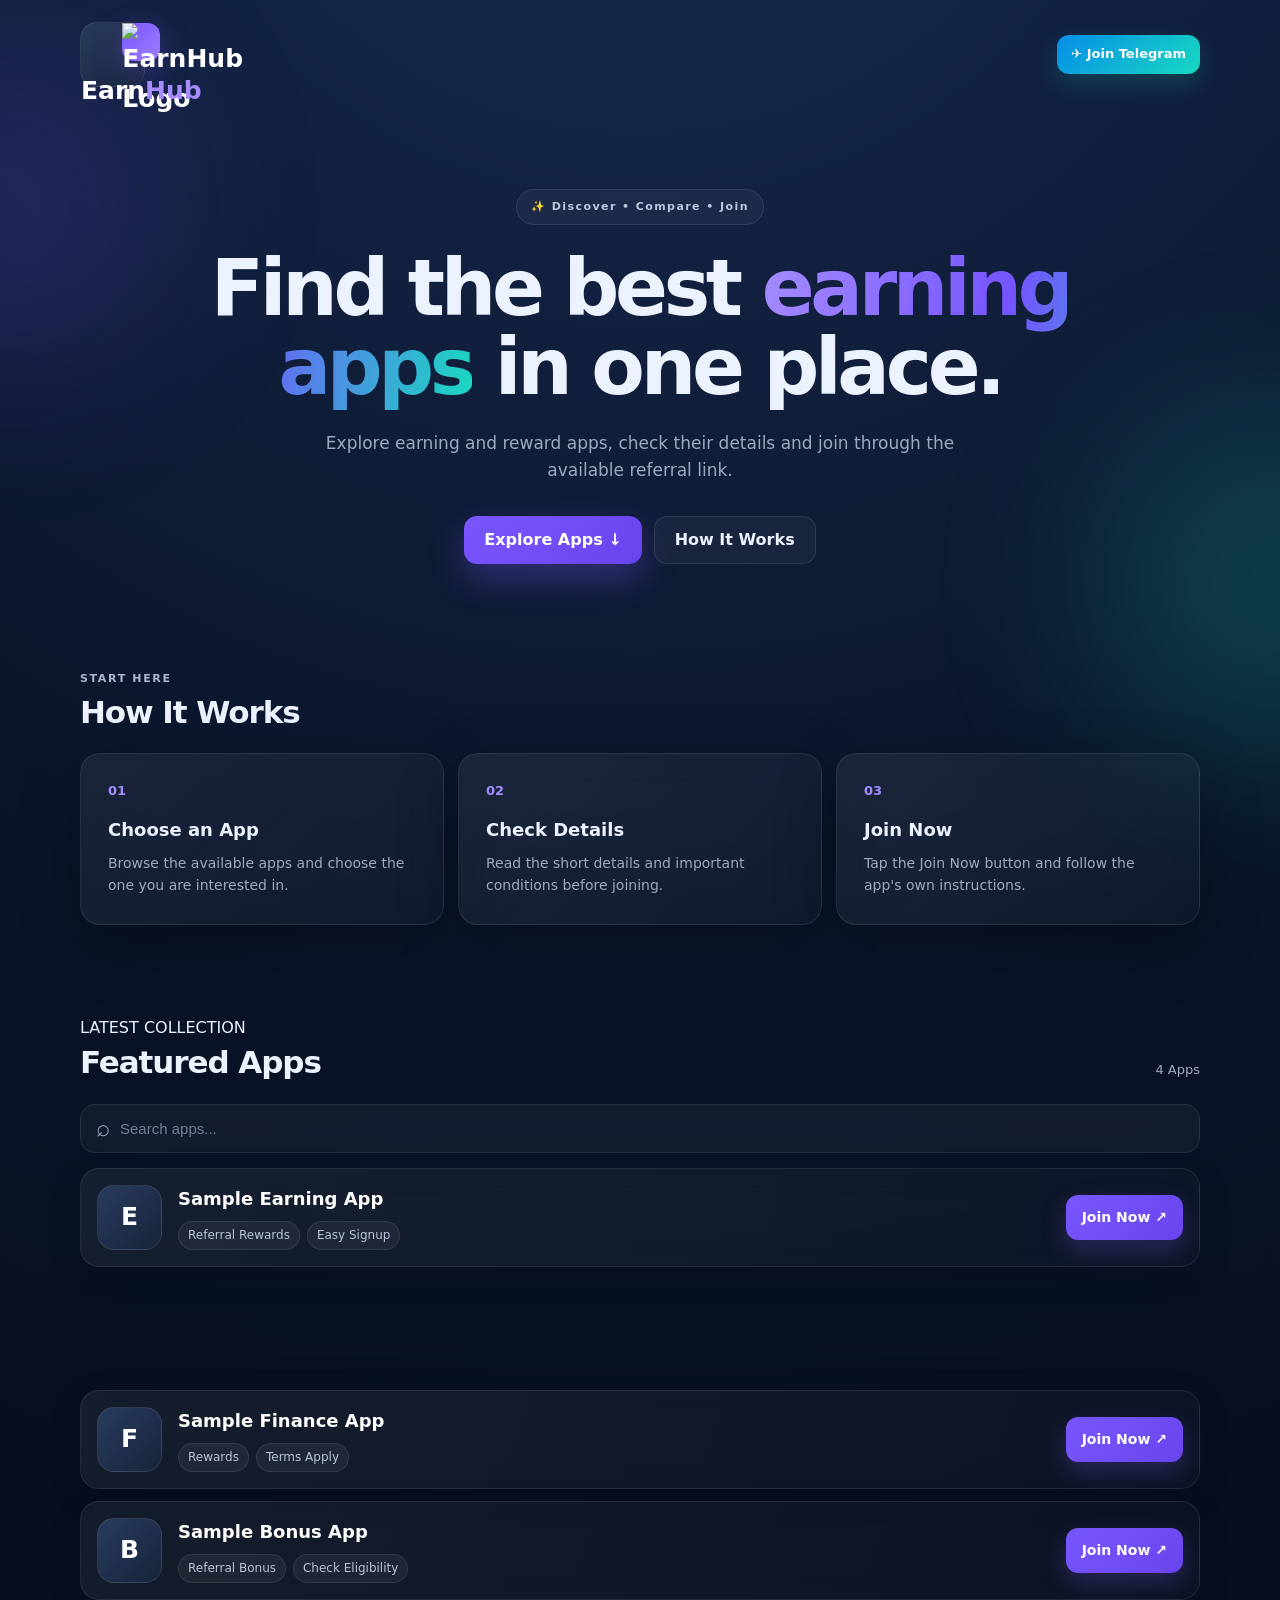
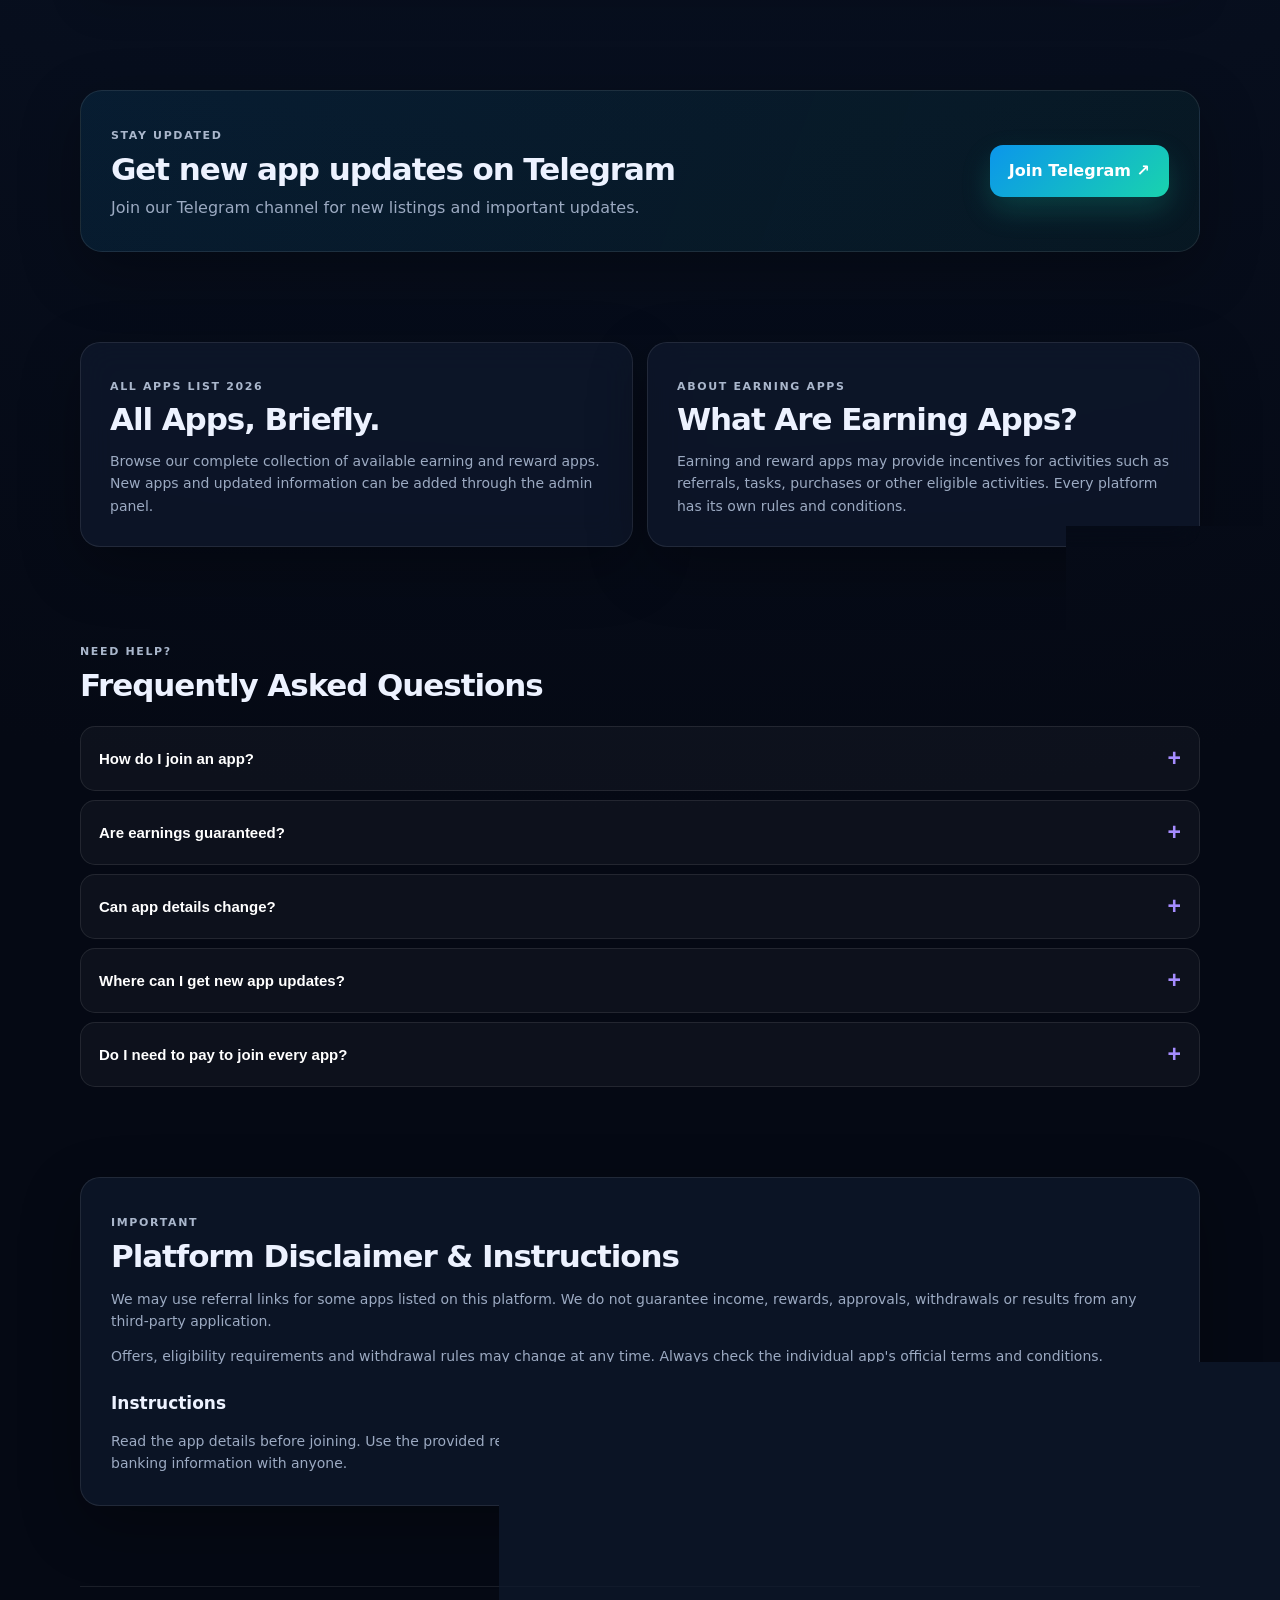
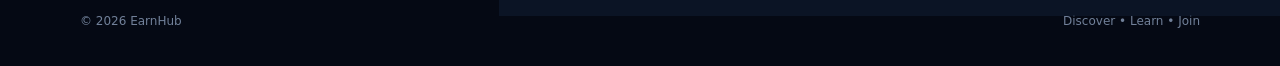
==== index.html @ fc8b6d56 "Update index.html" ====
<!DOCTYPE html>
<html lang="en">
<head>
  <meta charset="UTF-8">
  <meta name="viewport" content="width=device-width, initial-scale=1.0">

  <title>EarnHub - Best Earning Apps</title>
  <meta name="description" content="Discover earning and reward apps in one place.">

  <link rel="stylesheet" href="style.css">
</head>

<body>

  <!-- Background Effects -->
  <div class="background">
    <div class="glow glow-one"></div>
    <div class="glow glow-two"></div>
  </div>


  <!-- HEADER -->
  <header class="header">

    <a href="#" class="logo">
      <span class="logo-icon">
  <img src="earnhub-logo.png" alt="EarnHub Logo">
      </span>
      <span>Earn<span class="purple">Hub</span></span>
    </a>

    <a href="https://t.me/YOUR_CHANNEL"
       target="_blank"
       class="telegram-button">
      ✈ Join Telegram
    </a>

  </header>


  <main>


    <!-- HERO -->
    <section class="hero">

      <div class="hero-badge">
        ✨ Discover • Compare • Join
      </div>

      <h1>
        Find the best
        <span>earning apps</span>
        in one place.
      </h1>

      <p>
        Explore earning and reward apps, check their details
        and join through the available referral link.
      </p>

      <div class="hero-buttons">

        <a href="#apps" class="primary-button">
          Explore Apps ↓
        </a>

        <a href="#how-it-works" class="secondary-button">
          How It Works
        </a>

      </div>

    </section>


    <!-- HOW IT WORKS -->
    <section id="how-it-works" class="section">

      <div class="section-heading">
        <span>START HERE</span>
        <h2>How It Works</h2>
      </div>


      <div class="steps">

        <div class="step-card">
          <div class="step-number">01</div>
          <h3>Choose an App</h3>
          <p>
            Browse the available apps and choose the one
            you are interested in.
          </p>
        </div>


        <div class="step-card">
          <div class="step-number">02</div>
          <h3>Check Details</h3>
          <p>
            Read the short details and important conditions
            before joining.
          </p>
        </div>


        <div class="step-card">
          <div class="step-number">03</div>
          <h3>Join Now</h3>
          <p>
            Tap the Join Now button and follow the app's
            own instructions.
          </p>
        </div>

      </div>

    </section>


    <!-- APPS -->
    <section id="apps" class="section apps-section">

      <div class="section-heading app-heading">

        <div>
          <span>LATEST COLLECTION</span>
          <h2>Featured Apps</h2>
        </div>

        <div id="app-count" class="app-count">
          0 Apps
        </div>

      </div>


      <!-- SEARCH -->
      <div class="search-box">

        <span>⌕</span>

        <input
          type="text"
          id="search"
          placeholder="Search apps..."
        >

      </div>


      <!-- APP LIST -->
      <div id="app-list" class="app-list">

        <!-- Apps will be loaded by JavaScript -->

      </div>

    </section>


    <!-- TELEGRAM -->
    <section class="telegram-section">

      <div>

        <span>STAY UPDATED</span>

        <h2>
          Get new app updates on Telegram
        </h2>

        <p>
          Join our Telegram channel for new listings
          and important updates.
        </p>

      </div>


      <a
        href="https://t.me/YOUR_CHANNEL"
        target="_blank"
        class="telegram-big-button"
      >
        Join Telegram ↗
      </a>

    </section>


    <!-- ALL APPS + ABOUT -->
    <section class="information-section">


      <div class="information-card">

        <span>ALL APPS LIST 2026</span>

        <h2>
          All Apps, Briefly.
        </h2>

        <p>
          Browse our complete collection of available
          earning and reward apps. New apps and updated
          information can be added through the admin panel.
        </p>

      </div>


      <div class="information-card">

        <span>ABOUT EARNING APPS</span>

        <h2>
          What Are Earning Apps?
        </h2>

        <p>
          Earning and reward apps may provide incentives
          for activities such as referrals, tasks, purchases
          or other eligible activities. Every platform has
          its own rules and conditions.
        </p>

      </div>


    </section>


    <!-- FAQ -->
    <section class="section faq-section">

      <div class="section-heading">

        <span>NEED HELP?</span>

        <h2>
          Frequently Asked Questions
        </h2>

      </div>


      <div id="faq-list" class="faq-list">

        <!-- FAQ will be loaded by JavaScript -->

      </div>

    </section>


    <!-- DISCLAIMER -->
    <section class="disclaimer">

      <span>IMPORTANT</span>

      <h2>
        Platform Disclaimer & Instructions
      </h2>

      <p>
        We may use referral links for some apps listed on
        this platform. We do not guarantee income, rewards,
        approvals, withdrawals or results from any
        third-party application.
      </p>

      <p>
        Offers, eligibility requirements and withdrawal
        rules may change at any time. Always check the
        individual app's official terms and conditions.
      </p>

      <h3>Instructions</h3>

      <p>
        Read the app details before joining. Use the
        provided referral link, follow the app's own rules
        and never share your OTP, password, PIN or sensitive
        banking information with anyone.
      </p>

    </section>


  </main>


  <!-- FOOTER -->
  <footer>

    <div>
      © 2026 EarnHub
    </div>

    <div>
      Discover • Learn • Join
    </div>

  </footer>


  <!-- JAVASCRIPT -->
  <script src="script.js"></script>

</body>
</html>
---- style.css ----
/* ================================
   EARNHUB — MAIN DESIGN
================================ */

:root {
  --bg: #050914;
  --bg2: #091326;
  --card: rgba(15, 25, 45, 0.78);
  --card-hover: rgba(24, 37, 64, 0.9);

  --white: #ffffff;
  --text: #edf2ff;
  --muted: #9caac2;

  --purple: #7957ff;
  --purple-light: #a58cff;

  --cyan: #16d9c0;
  --blue: #1597ff;

  --border: rgba(255, 255, 255, 0.09);

  --shadow: 0 20px 60px rgba(0, 0, 0, 0.3);
}


/* ================================
   RESET
================================ */

* {
  margin: 0;
  padding: 0;
  box-sizing: border-box;
}

html {
  scroll-behavior: smooth;
}

body {
  min-height: 100vh;
  background:
    radial-gradient(
      circle at 50% -10%,
      #182b52 0%,
      #091326 38%,
      #050914 75%
    );

  color: var(--text);

  font-family:
    Inter,
    system-ui,
    -apple-system,
    BlinkMacSystemFont,
    "Segoe UI",
    sans-serif;

  line-height: 1.6;

  overflow-x: hidden;
}


/* ================================
   BACKGROUND
================================ */

.background {
  position: fixed;
  inset: 0;
  pointer-events: none;
  overflow: hidden;
  z-index: -1;
}

.glow {
  position: absolute;
  border-radius: 50%;
  filter: blur(90px);
  opacity: 0.2;
}

.glow-one {
  width: 320px;
  height: 320px;

  background: var(--purple);

  top: 5%;
  left: -160px;
}

.glow-two {
  width: 360px;
  height: 360px;

  background: var(--cyan);

  top: 45%;
  right: -180px;
}


/* ================================
   HEADER
================================ */

.header {
  width: min(1120px, calc(100% - 32px));

  margin: auto;

  padding: 22px 0;

  display: flex;
  align-items: center;
  justify-content: space-between;
}

.logo {
  display: flex;
  align-items: center;
  gap: 10px;

  color: var(--white);

  text-decoration: none;

  font-size: 21px;
  font-weight: 850;
}

.logo-icon {
  width: 38px;
  height: 38px;

  display: grid;
  place-items: center;

  border-radius: 12px;

  background:
    linear-gradient(
      135deg,
      var(--purple),
      #9e7cff
    );

  box-shadow:
    0 10px 30px rgba(121, 87, 255, 0.35);
}

.purple {
  color: var(--purple-light);
}


/* ================================
   TELEGRAM BUTTON
================================ */

.telegram-button {
  display: inline-flex;
  align-items: center;

  padding: 9px 14px;

  border-radius: 12px;

  color: white;

  text-decoration: none;

  font-size: 13px;
  font-weight: 800;

  background:
    linear-gradient(
      135deg,
      #078ee8,
      var(--cyan)
    );

  box-shadow:
    0 10px 25px rgba(22, 217, 192, 0.18);

  transition: 0.25s ease;
}

.telegram-button:hover {
  transform: translateY(-2px);
}


/* ================================
   MAIN
================================ */

main {
  width: min(1120px, calc(100% - 32px));

  margin: auto;
}


/* ================================
   HERO
================================ */

.hero {
  text-align: center;

  padding:
    80px 10px
    100px;
}

.hero-badge {
  display: inline-block;

  padding: 8px 14px;

  margin-bottom: 24px;

  border:
    1px solid var(--border);

  border-radius: 999px;

  background:
    rgba(255, 255, 255, 0.045);

  color: #bdc8dc;

  font-size: 11px;
  font-weight: 800;

  letter-spacing: 0.13em;
}

.hero h1 {
  max-width: 900px;

  margin:
    0 auto
    22px;

  font-size:
    clamp(43px, 7vw, 78px);

  line-height: 1.02;

  letter-spacing: -0.055em;

  font-weight: 900;
}

.hero h1 span {
  background:
    linear-gradient(
      100deg,
      #a58cff,
      #7554ff,
      #19d9c0
    );

  -webkit-background-clip: text;
  background-clip: text;

  color: transparent;
}

.hero p {
  max-width: 650px;

  margin: auto;

  color: var(--muted);

  font-size: 17px;
}


/* ================================
   HERO BUTTONS
================================ */

.hero-buttons {
  display: flex;

  justify-content: center;

  gap: 12px;

  margin-top: 32px;

  flex-wrap: wrap;
}

.primary-button,
.secondary-button {
  display: inline-flex;

  align-items: center;
  justify-content: center;

  min-height: 48px;

  padding:
    0 20px;

  border-radius: 13px;

  text-decoration: none;

  font-weight: 850;

  transition: 0.25s ease;
}

.primary-button {
  color: white;

  background:
    linear-gradient(
      135deg,
      #7957ff,
      #6844ef
    );

  box-shadow:
    0 15px 35px
    rgba(121, 87, 255, 0.32);
}

.primary-button:hover {
  transform:
    translateY(-3px);

  box-shadow:
    0 20px 40px
    rgba(121, 87, 255, 0.42);
}

.secondary-button {
  color: var(--text);

  border:
    1px solid var(--border);

  background:
    rgba(255, 255, 255, 0.045);
}

.secondary-button:hover {
  transform:
    translateY(-3px);

  background:
    rgba(255, 255, 255, 0.08);
}


/* ================================
   SECTIONS
================================ */

.section {
  margin-bottom: 90px;
}

.section-heading {
  margin-bottom: 23px;
}

.section-heading > span,
.telegram-section > div > span,
.information-card > span,
.disclaimer > span {
  color: #aab7cc;

  font-size: 11px;

  font-weight: 850;

  letter-spacing: 0.15em;
}

.section-heading h2,
.telegram-section h2,
.information-card h2,
.disclaimer h2 {
  margin-top: 5px;

  font-size: 31px;

  line-height: 1.15;

  letter-spacing: -0.035em;
}


/* ================================
   HOW IT WORKS
================================ */

.steps {
  display: grid;

  grid-template-columns:
    repeat(3, 1fr);

  gap: 14px;
}

.step-card {
  padding: 27px;

  border:
    1px solid var(--border);

  border-radius: 20px;

  background:
    linear-gradient(
      135deg,
      rgba(255,255,255,0.065),
      rgba(255,255,255,0.025)
    );

  backdrop-filter: blur(18px);

  box-shadow: var(--shadow);

  transition: 0.25s ease;
}

.step-card:hover {
  transform:
    translateY(-4px);

  border-color:
    rgba(165, 140, 255, 0.3);
}

.step-number {
  color: var(--purple-light);

  font-size: 13px;

  font-weight: 900;
}

.step-card h3 {
  margin:
    14px 0 7px;

  font-size: 18px;
}

.step-card p {
  color: var(--muted);

  font-size: 14px;
}


/* ================================
   APP SECTION
================================ */

.apps-section {
  margin-bottom: 90px;
}

.app-heading {
  display: flex;

  align-items: flex-end;

  justify-content: space-between;

  gap: 20px;
}

.app-count {
  color: var(--muted);

  font-size: 13px;
}


/* ================================
   SEARCH
================================ */

.search-box {
  display: flex;

  align-items: center;

  gap: 10px;

  margin-bottom: 15px;

  padding:
    0 15px;

  border:
    1px solid var(--border);

  border-radius: 15px;

  background:
    rgba(255,255,255,0.045);

  backdrop-filter: blur(12px);
}

.search-box span {
  color: var(--muted);

  font-size: 24px;
}

.search-box input {
  width: 100%;

  padding:
    15px 0;

  border: 0;
  outline: 0;

  background: transparent;

  color: white;

  font-size: 15px;
}

.search-box input::placeholder {
  color: #718099;
}


/* ================================
   APP LIST
================================ */

.app-list {
  display: flex;

  flex-direction: column;

  gap: 12px;
}


/* ================================
   APP CARD
================================ */

.app-card {
  display: grid;

  grid-template-columns:
    65px
    1fr
    auto;

  align-items: center;

  gap: 16px;

  padding: 16px;

  border:
    1px solid var(--border);

  border-radius: 19px;

  background:
    linear-gradient(
      110deg,
      rgba(255,255,255,0.06),
      rgba(255,255,255,0.025)
    );

  backdrop-filter: blur(15px);

  transition:
    transform 0.25s ease,
    border-color 0.25s ease,
    background 0.25s ease;

  box-shadow:
    0 10px 35px
    rgba(0,0,0,0.12);
}

.app-card:hover {
  transform:
    translateY(-3px);

  border-color:
    rgba(165, 140, 255, 0.35);

  background:
    var(--card-hover);
}


/* ================================
   APP LOGO
================================ */

.logo {
  width: 65px;
  height: 65px;

  display: grid;

  place-items: center;

  border-radius: 17px;

  color: white;

  font-size: 25px;

  font-weight: 900;

  background:
    linear-gradient(
      135deg,
      #293b5e,
      #17243b
    );

  border:
    1px solid var(--border);
}


/* ================================
   APP DETAILS
================================ */

.app-name {
  font-size: 18px;

  font-weight: 850;

  color: white;
}

.details {
  display: flex;

  flex-wrap: wrap;

  gap: 7px;

  margin-top: 7px;
}

.tag {
  display: inline-flex;

  padding:
    4px 9px;

  border-radius: 999px;

  border:
    1px solid var(--border);

  background:
    rgba(255,255,255,0.05);

  color: #b9c5d8;

  font-size: 12px;
}


/* ================================
   JOIN NOW
================================ */

.join {
  display: inline-flex;

  align-items: center;

  justify-content: center;

  min-width: 105px;

  padding:
    11px 16px;

  border-radius: 12px;

  color: white;

  background:
    linear-gradient(
      135deg,
      #7957ff,
      #6844ed
    );

  text-decoration: none;

  font-size: 14px;

  font-weight: 850;

  box-shadow:
    0 10px 25px
    rgba(121,87,255,0.25);

  transition: 0.25s ease;
}

.join:hover {
  transform:
    translateY(-2px)
    scale(1.02);

  box-shadow:
    0 14px 30px
    rgba(121,87,255,0.38);
}


/* ================================
   TELEGRAM SECTION
================================ */

.telegram-section {
  display: flex;

  align-items: center;

  justify-content: space-between;

  gap: 25px;

  padding: 30px;

  margin-bottom: 90px;

  border:
    1px solid var(--border);

  border-radius: 22px;

  background:
    linear-gradient(
      110deg,
      rgba(14,165,233,0.1),
      rgba(25,211,174,0.055)
    );

  box-shadow: var(--shadow);
}

.telegram-section p {
  margin-top: 8px;

  color: var(--muted);
}

.telegram-big-button {
  white-space: nowrap;

  padding:
    13px 19px;

  border-radius: 13px;

  color: white;

  text-decoration: none;

  font-weight: 850;

  background:
    linear-gradient(
      135deg,
      #0b96eb,
      #19d3ae
    );

  box-shadow:
    0 13px 30px
    rgba(25,211,174,0.2);

  transition: 0.25s ease;
}

.telegram-big-button:hover {
  transform:
    translateY(-3px);
}


/* ================================
   INFORMATION
================================ */

.information-section {
  display: grid;

  grid-template-columns:
    1fr 1fr;

  gap: 14px;

  margin-bottom: 90px;
}

.information-card {
  padding: 29px;

  border:
    1px solid var(--border);

  border-radius: 20px;

  background:
    rgba(15,25,45,0.75);

  backdrop-filter: blur(16px);

  box-shadow: var(--shadow);
}

.information-card p {
  margin-top: 12px;

  color: var(--muted);

  font-size: 14px;
}


/* ================================
   FAQ
================================ */

.faq-section {
  margin-bottom: 90px;
}

.faq-list {
  display: flex;

  flex-direction: column;

  gap: 9px;
}

.faq-item {
  overflow: hidden;

  border:
    1px solid var(--border);

  border-radius: 15px;

  background:
    rgba(255,255,255,0.035);
}

.faq-question {
  width: 100%;

  padding: 18px;

  border: 0;

  outline: 0;

  display: flex;

  align-items: center;

  justify-content: space-between;

  gap: 15px;

  text-align: left;

  color: white;

  background: transparent;

  font-size: 15px;

  font-weight: 750;

  cursor: pointer;
}

.faq-plus {
  flex-shrink: 0;

  color: var(--purple-light);

  font-size: 23px;

  transition:
    transform 0.25s ease;
}

.faq-answer {
  max-height: 0;

  overflow: hidden;

  padding:
    0 18px;

  color: var(--muted);

  transition:
    max-height 0.3s ease,
    padding 0.3s ease;
}

.faq-item.active .faq-answer {
  max-height: 180px;

  padding:
    0 18px 18px;
}

.faq-item.active .faq-plus {
  transform:
    rotate(45deg);
}


/* ================================
   DISCLAIMER
================================ */

.disclaimer {
  padding: 30px;

  margin-bottom: 80px;

  border:
    1px solid var(--border);

  border-radius: 20px;

  background:
    rgba(15,25,45,0.72);

  backdrop-filter: blur(16px);

  box-shadow: var(--shadow);
}

.disclaimer p {
  margin-top: 13px;

  color: var(--muted);

  font-size: 14px;
}

.disclaimer h3 {
  margin-top: 22px;

  font-size: 17px;
}


/* ================================
   FOOTER
================================ */

footer {
  width: min(1120px, calc(100% - 32px));

  margin: auto;

  padding:
    25px 0 35px;

  border-top:
    1px solid var(--border);

  display: flex;

  justify-content: space-between;

  color: #718099;

  font-size: 12px;
}


/* ================================
   MOBILE
================================ */

@media (max-width: 700px) {

  .header {
    width:
      calc(100% - 24px);

    padding:
      16px 0;
  }

  main {
    width:
      calc(100% - 24px);
  }

  .hero {
    padding:
      58px 0 70px;
  }

  .hero h1 {
    font-size: 44px;
  }

  .hero p {
    font-size: 15px;
  }

  .steps {
    grid-template-columns: 1fr;
  }

  .information-section {
    grid-template-columns: 1fr;
  }

  .app-card {
    grid-template-columns:
      54px
      1fr;

    padding: 14px;
  }

  .app-card .logo {
    width: 54px;
    height: 54px;

    border-radius: 15px;

    font-size: 21px;
  }

  .app-card .join {
    grid-column:
      1 / -1;

    width: 100%;
  }

  .telegram-section {
    flex-direction: column;

    align-items: flex-start;

    padding: 25px;
  }

  .telegram-big-button {
    width: 100%;

    text-align: center;
  }

  .section-heading h2,
  .telegram-section h2,
  .information-card h2,
  .disclaimer h2 {
    font-size: 26px;
  }

  footer {
    width:
      calc(100% - 24px);

    flex-direction: column;

    gap: 8px;
  }
}


/* ================================
   SMALL PHONES
================================ */

@media (max-width: 390px) {

  .hero h1 {
    font-size: 38px;
  }

  .hero-buttons {
    flex-direction: column;
  }

  .primary-button,
  .secondary-button {
    width: 100%;
  }

  .telegram-button {
    font-size: 11px;

    padding:
      8px 10px;
  }
}
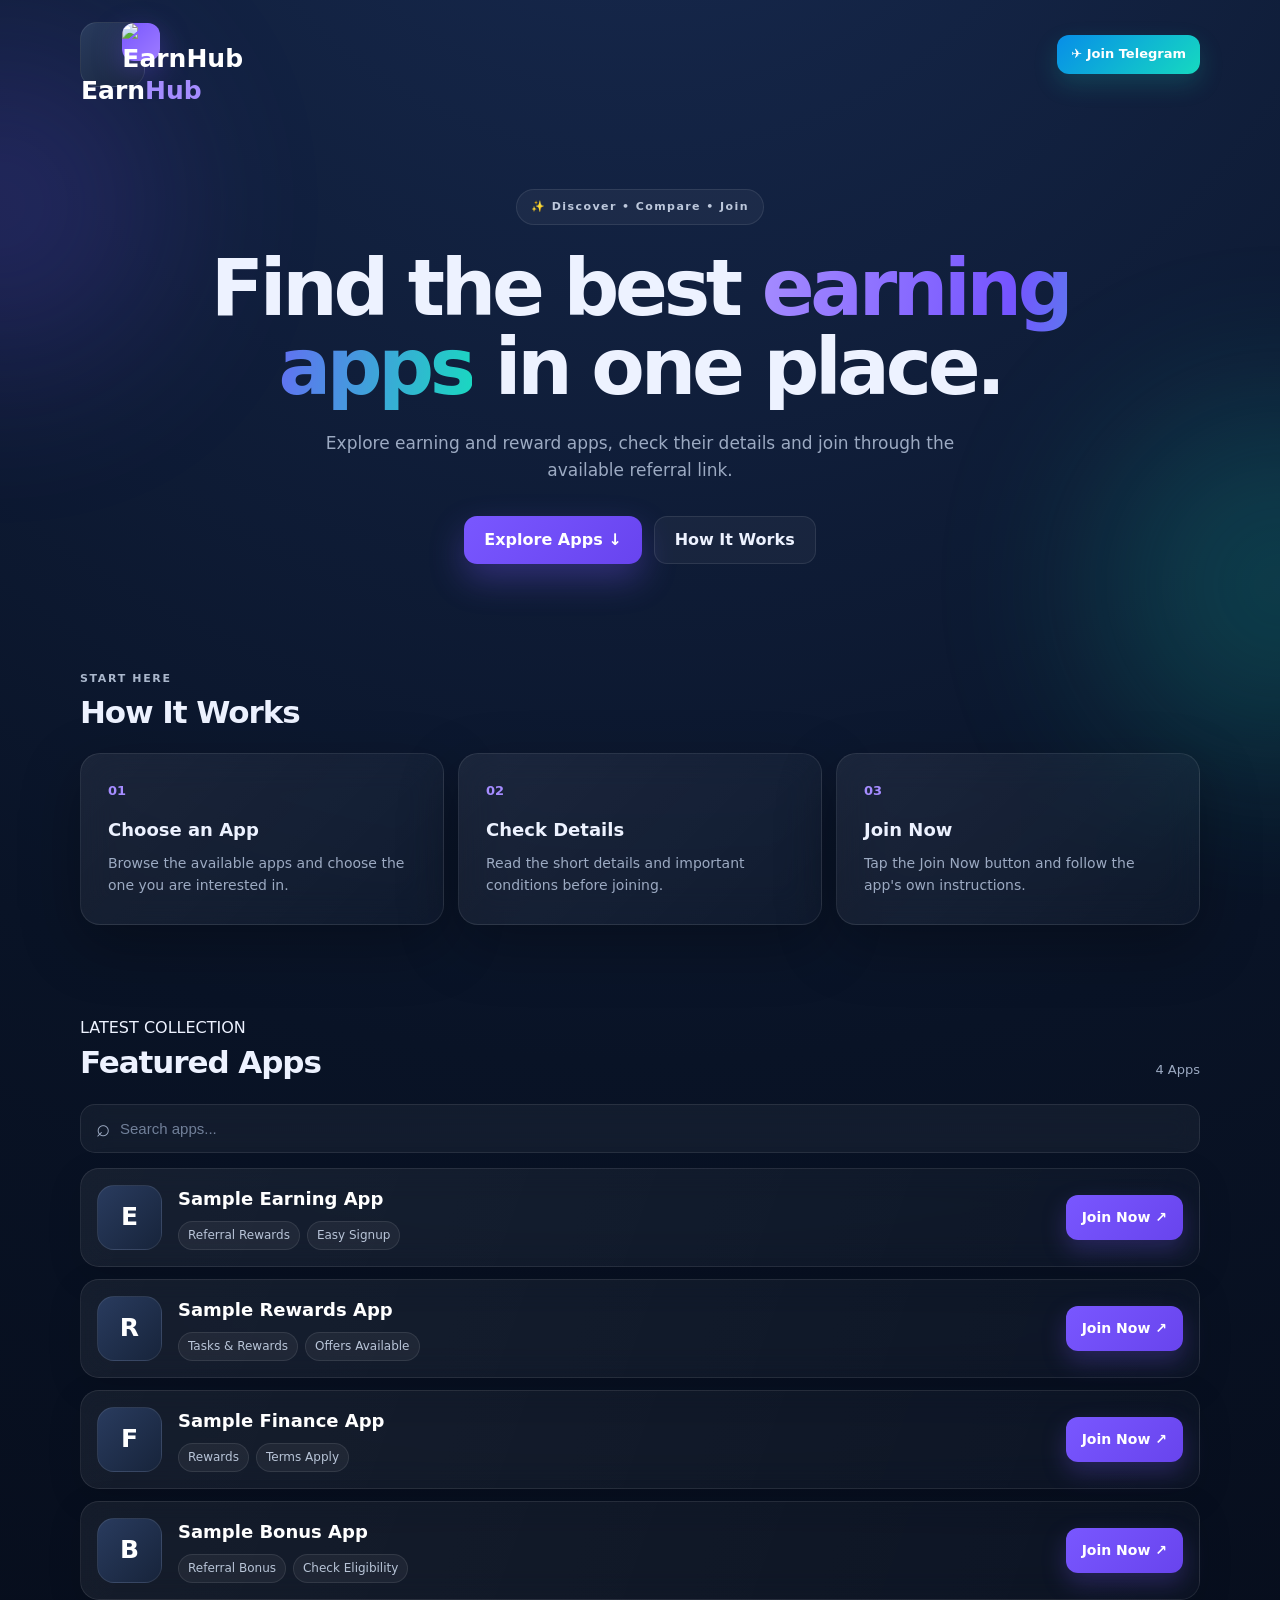
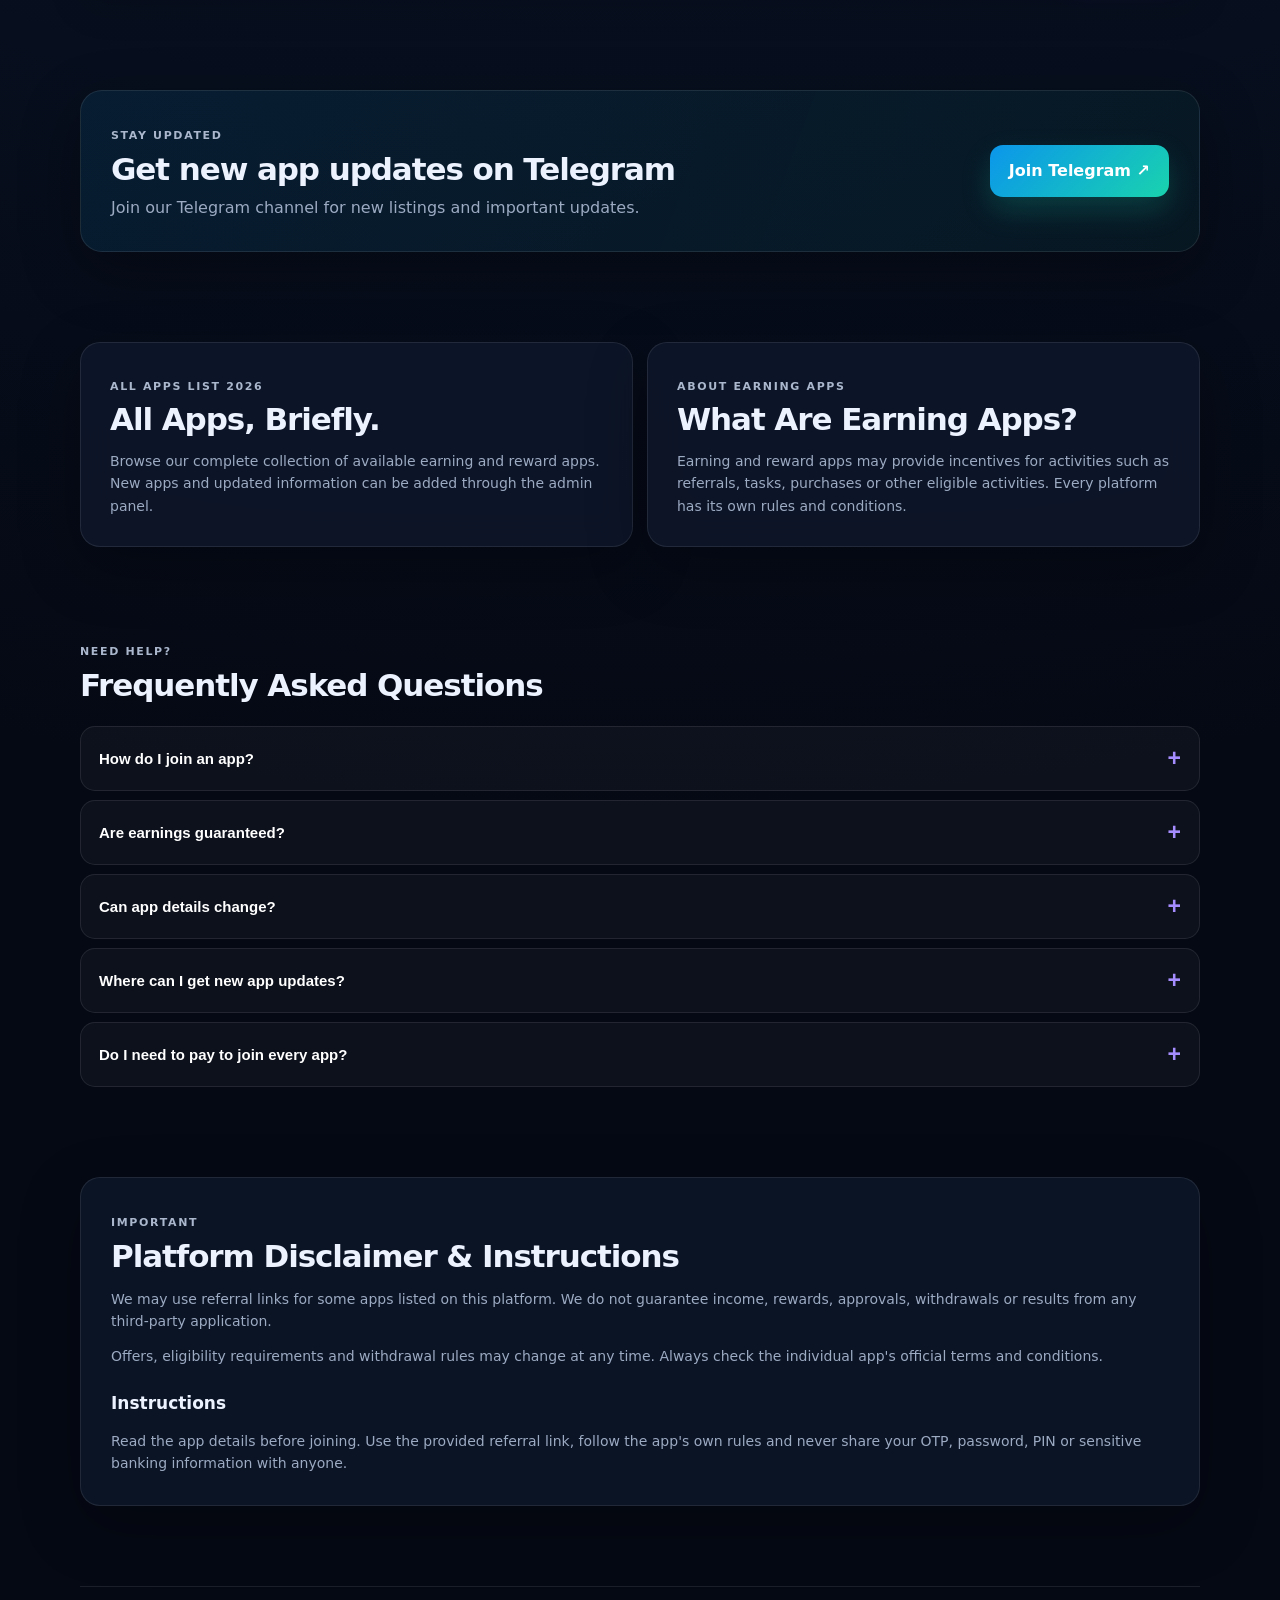
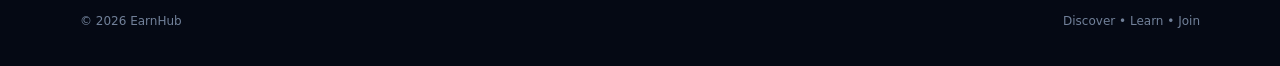
==== commit c487dedc: "Update index.html" ====
--- a/index.html
+++ b/index.html
@@ -24,7 +24,7 @@
 
     <a href="#" class="logo">
       <span class="logo-icon">
-  <img src="earnhub-logo.png" alt="EarnHub Logo">
+  <img src="./earnhub-logo.png" alt="EarnHub">
       </span>
       <span>Earn<span class="purple">Hub</span></span>
     </a>
--- a/style.css
+++ b/style.css
@@ -1132,3 +1132,11 @@
       8px 10px;
   }
 }
+
+.logo-icon img {
+  width: 100%;
+  height: 100%;
+  object-fit: contain;
+  border-radius: 12px;
+  display: block;
+}
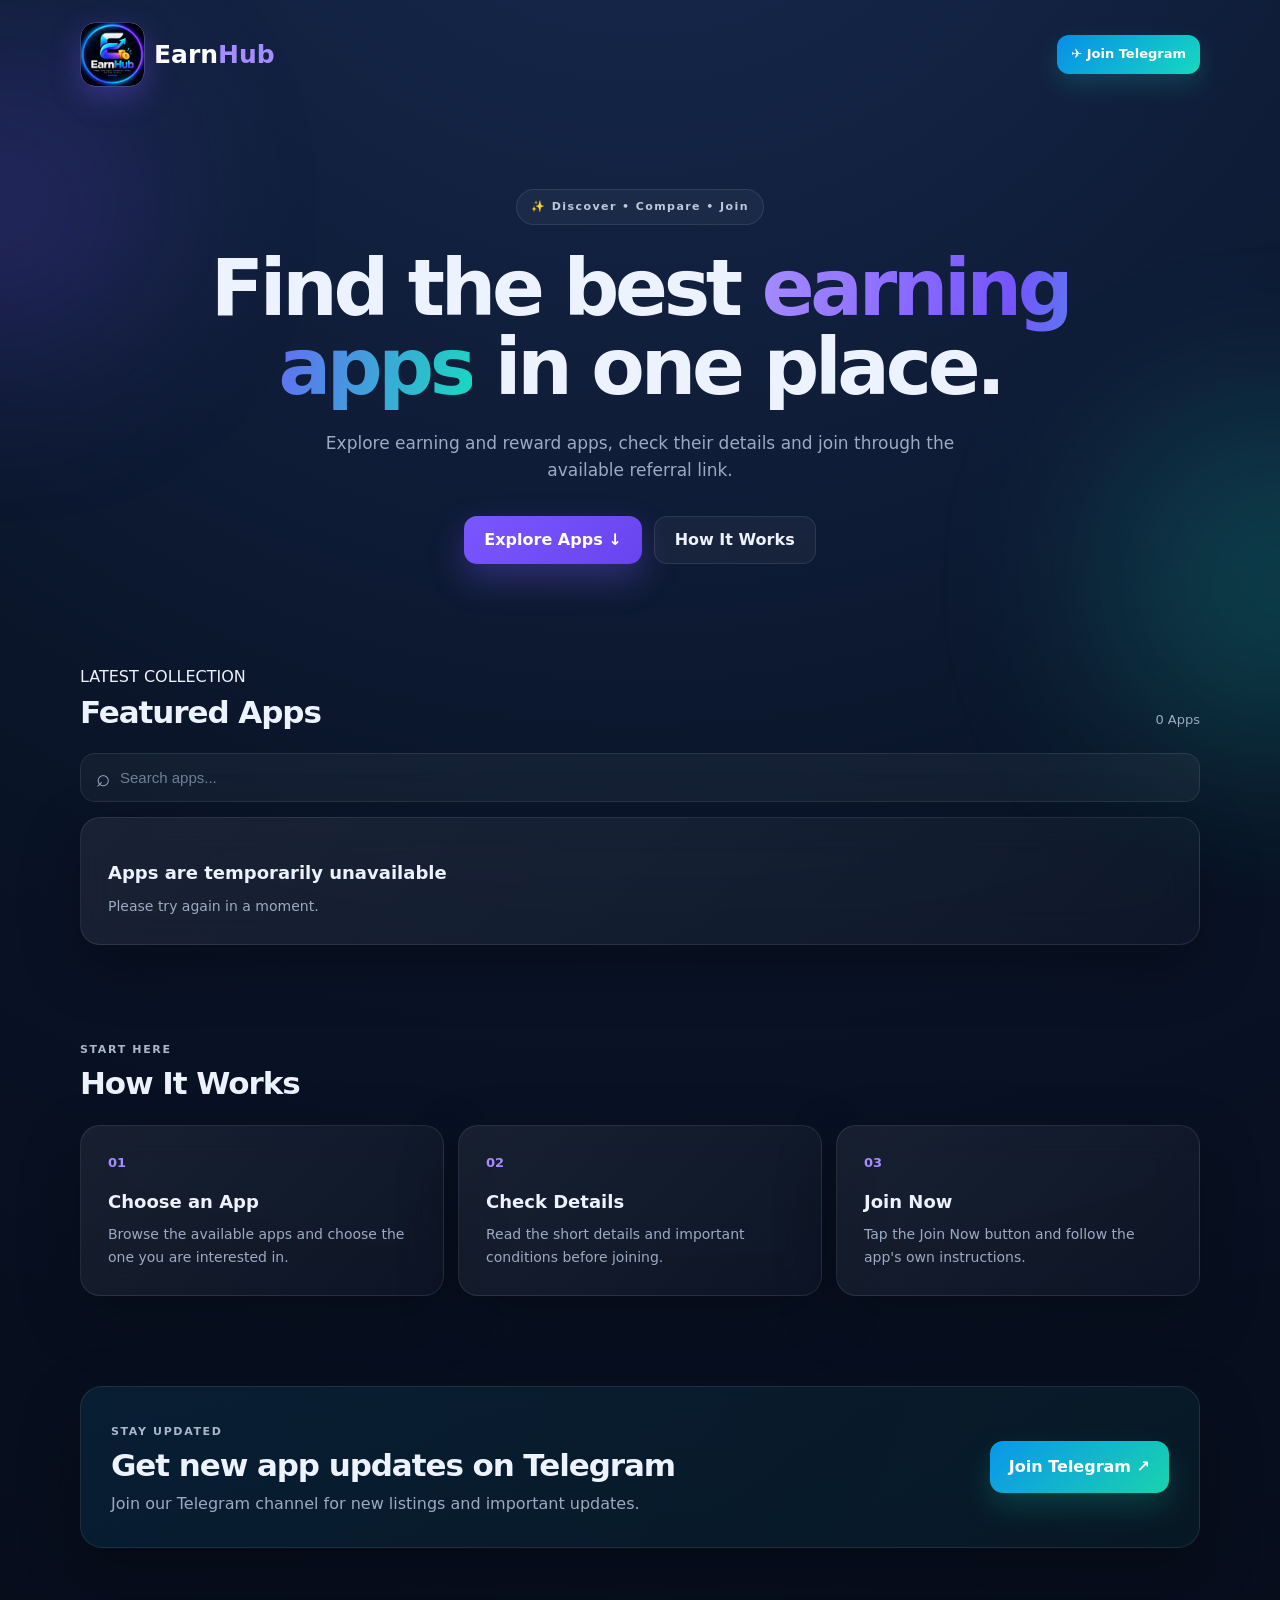
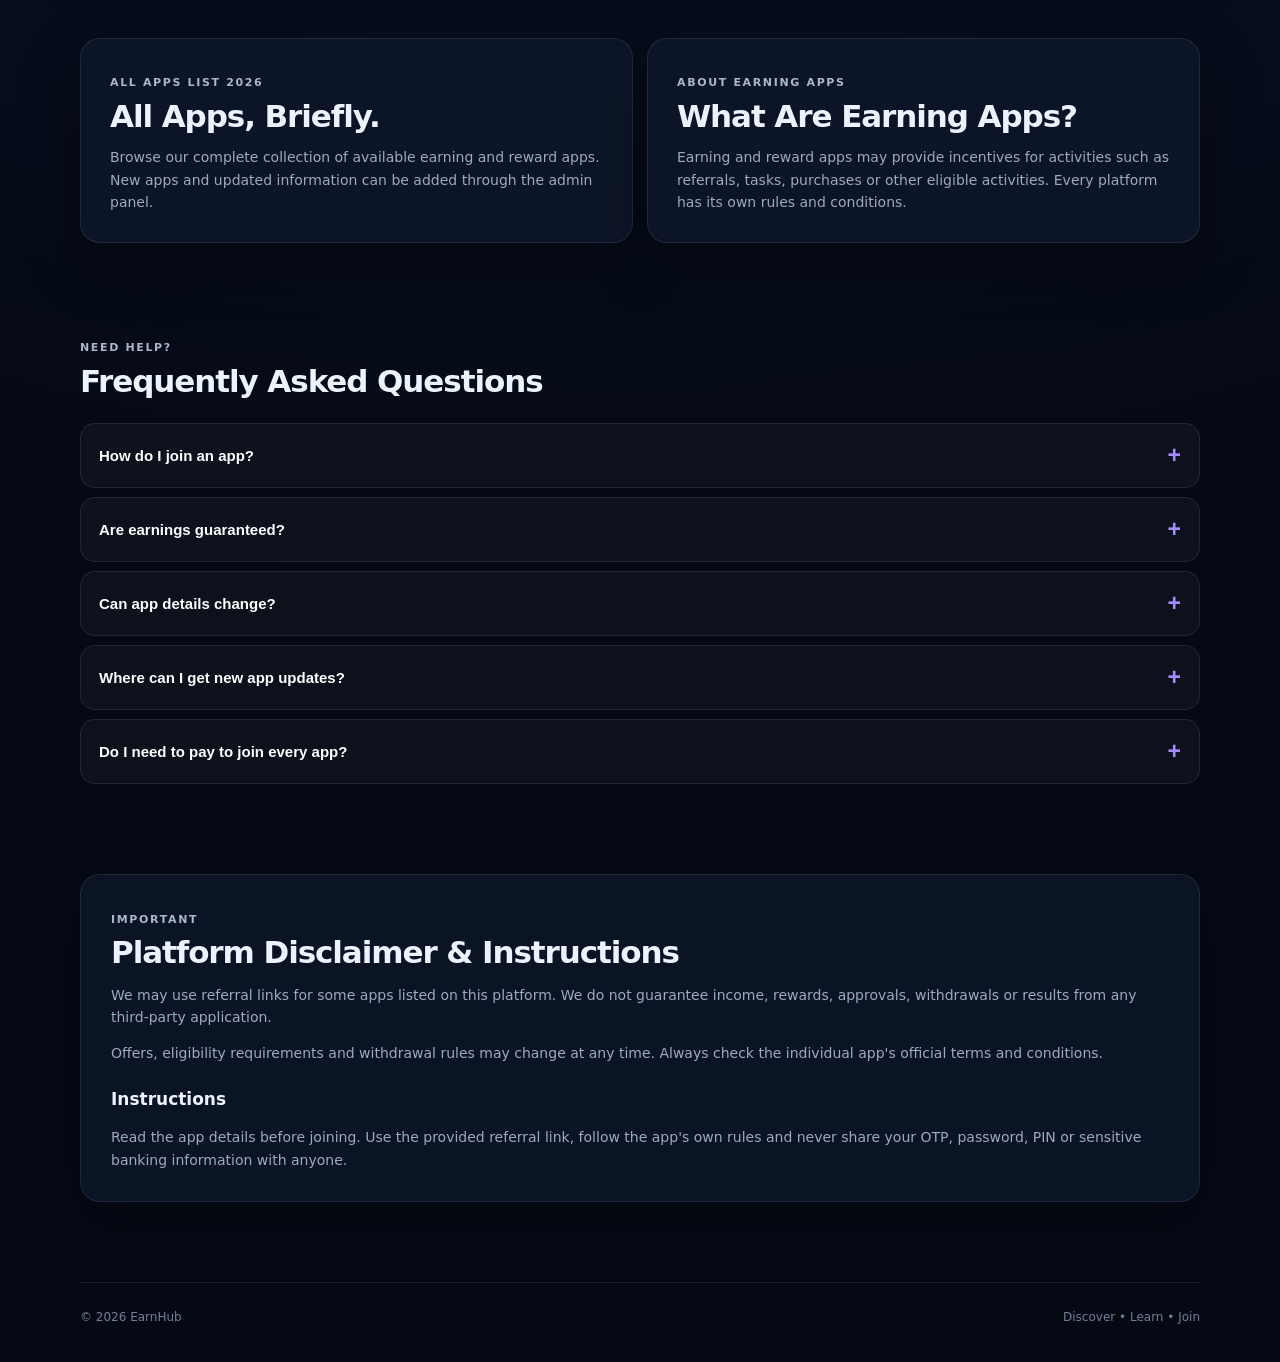
==== commit 32460c6a: "Update index.html" ====
--- a/index.html
+++ b/index.html
@@ -73,6 +73,45 @@
 
     </section>
 
+    <!-- APPS -->
+    <section id="apps" class="section apps-section">
+
+      <div class="section-heading app-heading">
+
+        <div>
+          <span>LATEST COLLECTION</span>
+          <h2>Featured Apps</h2>
+        </div>
+
+        <div id="app-count" class="app-count">
+          0 Apps
+        </div>
+
+      </div>
+
+
+      <!-- SEARCH -->
+      <div class="search-box">
+
+        <span>⌕</span>
+
+        <input
+          type="text"
+          id="search"
+          placeholder="Search apps..."
+        >
+
+      </div>
+
+
+      <!-- APP LIST -->
+      <div id="app-list" class="app-list">
+
+        <!-- Apps will be loaded by JavaScript -->
+
+      </div>
+
+    </section>
 
     <!-- HOW IT WORKS -->
     <section id="how-it-works" class="section">
@@ -119,47 +158,6 @@
     </section>
 
 
-    <!-- APPS -->
-    <section id="apps" class="section apps-section">
-
-      <div class="section-heading app-heading">
-
-        <div>
-          <span>LATEST COLLECTION</span>
-          <h2>Featured Apps</h2>
-        </div>
-
-        <div id="app-count" class="app-count">
-          0 Apps
-        </div>
-
-      </div>
-
-
-      <!-- SEARCH -->
-      <div class="search-box">
-
-        <span>⌕</span>
-
-        <input
-          type="text"
-          id="search"
-          placeholder="Search apps..."
-        >
-
-      </div>
-
-
-      <!-- APP LIST -->
-      <div id="app-list" class="app-list">
-
-        <!-- Apps will be loaded by JavaScript -->
-
-      </div>
-
-    </section>
-
-
     <!-- TELEGRAM -->
     <section class="telegram-section">
 
--- a/style.css
+++ b/style.css
@@ -1133,10 +1133,178 @@
   }
 }
 
+.logo-icon {
+  position: relative;
+  overflow: hidden;
+  display: flex;
+  align-items: center;
+  justify-content: center;
+}
+
+.logo-icon img {
+  position: absolute;
+  inset: 0;
+  width: 100%;
+  height: 100%;
+  object-fit: cover;
+  border-radius: inherit;
+  display: block;
+}
+
+.logo-icon {
+  width: 82px;
+  height: 82px;
+  min-width: 82px;
+  min-height: 82px;
+  padding: 0;
+  overflow: hidden;
+  display: flex;
+  align-items: center;
+  justify-content: center;
+  border-radius: 18px;
+}
+
 .logo-icon img {
   width: 100%;
   height: 100%;
-  object-fit: contain;
-  border-radius: 12px;
   display: block;
-}
+  object-fit: cover;
+  border-radius: 18px;
+}
+
+/* FINAL EARNHUB HEADER LOGO */
+
+.header .logo {
+  display: flex;
+  align-items: center;
+  gap: 10px;
+}
+
+.header .logo-icon {
+  width: 63px !important;
+  height: 63px !important;
+  min-width: 63px !important;
+  min-height: 63px !important;
+
+  padding: 0 !important;
+  margin: 0 !important;
+
+  overflow: hidden;
+  border-radius: 14px;
+
+  display: flex;
+  align-items: center;
+  justify-content: center;
+}
+
+.header .logo-icon img {
+  width: 100% !important;
+  height: 100% !important;
+
+  max-width: none !important;
+  max-height: none !important;
+
+  object-fit: cover;
+  display: block;
+  border-radius: 14px;
+}
+
+/* ===== APP CARDS UI FIX ===== */
+
+.app-card {
+  grid-template-columns: 64px minmax(0, 1fr) auto !important;
+  gap: 14px !important;
+  padding: 12px !important;
+  min-height: 88px;
+  background: #ffffff !important;
+  border: 1px solid #e5e7eb !important;
+  border-radius: 16px !important;
+  box-shadow: 0 4px 14px rgba(0,0,0,0.07) !important;
+  backdrop-filter: none !important;
+}
+
+.app-card .logo {
+  width: 64px !important;
+  height: 64px !important;
+  min-width: 64px !important;
+  min-height: 64px !important;
+  padding: 0 !important;
+  overflow: hidden !important;
+  border-radius: 14px !important;
+  background: #f1f3f5 !important;
+  border: 1px solid #e5e7eb !important;
+}
+
+.app-card .logo img {
+  width: 100% !important;
+  height: 100% !important;
+  max-width: 100% !important;
+  max-height: 100% !important;
+  object-fit: cover !important;
+  display: block !important;
+  border-radius: 13px !important;
+}
+
+.app-card .app-name {
+  color: #171717 !important;
+  font-size: 17px !important;
+  font-weight: 800 !important;
+  line-height: 1.2 !important;
+}
+
+.app-card .details {
+  margin-top: 6px !important;
+  gap: 5px !important;
+}
+
+.app-card .tag {
+  padding: 4px 7px !important;
+  font-size: 11px !important;
+  color: #16803c !important;
+  background: #eefbf1 !important;
+  border: 1px solid #d7f0dc !important;
+}
+
+.app-card .join {
+  min-width: 92px !important;
+  padding: 10px 12px !important;
+  border-radius: 10px !important;
+  font-size: 13px !important;
+}
+
+/* Mobile */
+@media (max-width: 600px) {
+  .app-card {
+    grid-template-columns: 58px minmax(0, 1fr) auto !important;
+    gap: 11px !important;
+    padding: 10px !important;
+    min-height: 80px;
+  }
+
+  .app-card .logo {
+    width: 58px !important;
+    height: 58px !important;
+    min-width: 58px !important;
+    min-height: 58px !important;
+    border-radius: 13px !important;
+  }
+
+  .app-card .logo img {
+    border-radius: 12px !important;
+  }
+
+  .app-card .app-name {
+    font-size: 15px !important;
+  }
+
+  .app-card .tag {
+    font-size: 10px !important;
+    padding: 3px 6px !important;
+  }
+
+  .app-card .join {
+    min-width: 78px !important;
+    padding: 10px 8px !important;
+    font-size: 12px !important;
+  }
+}
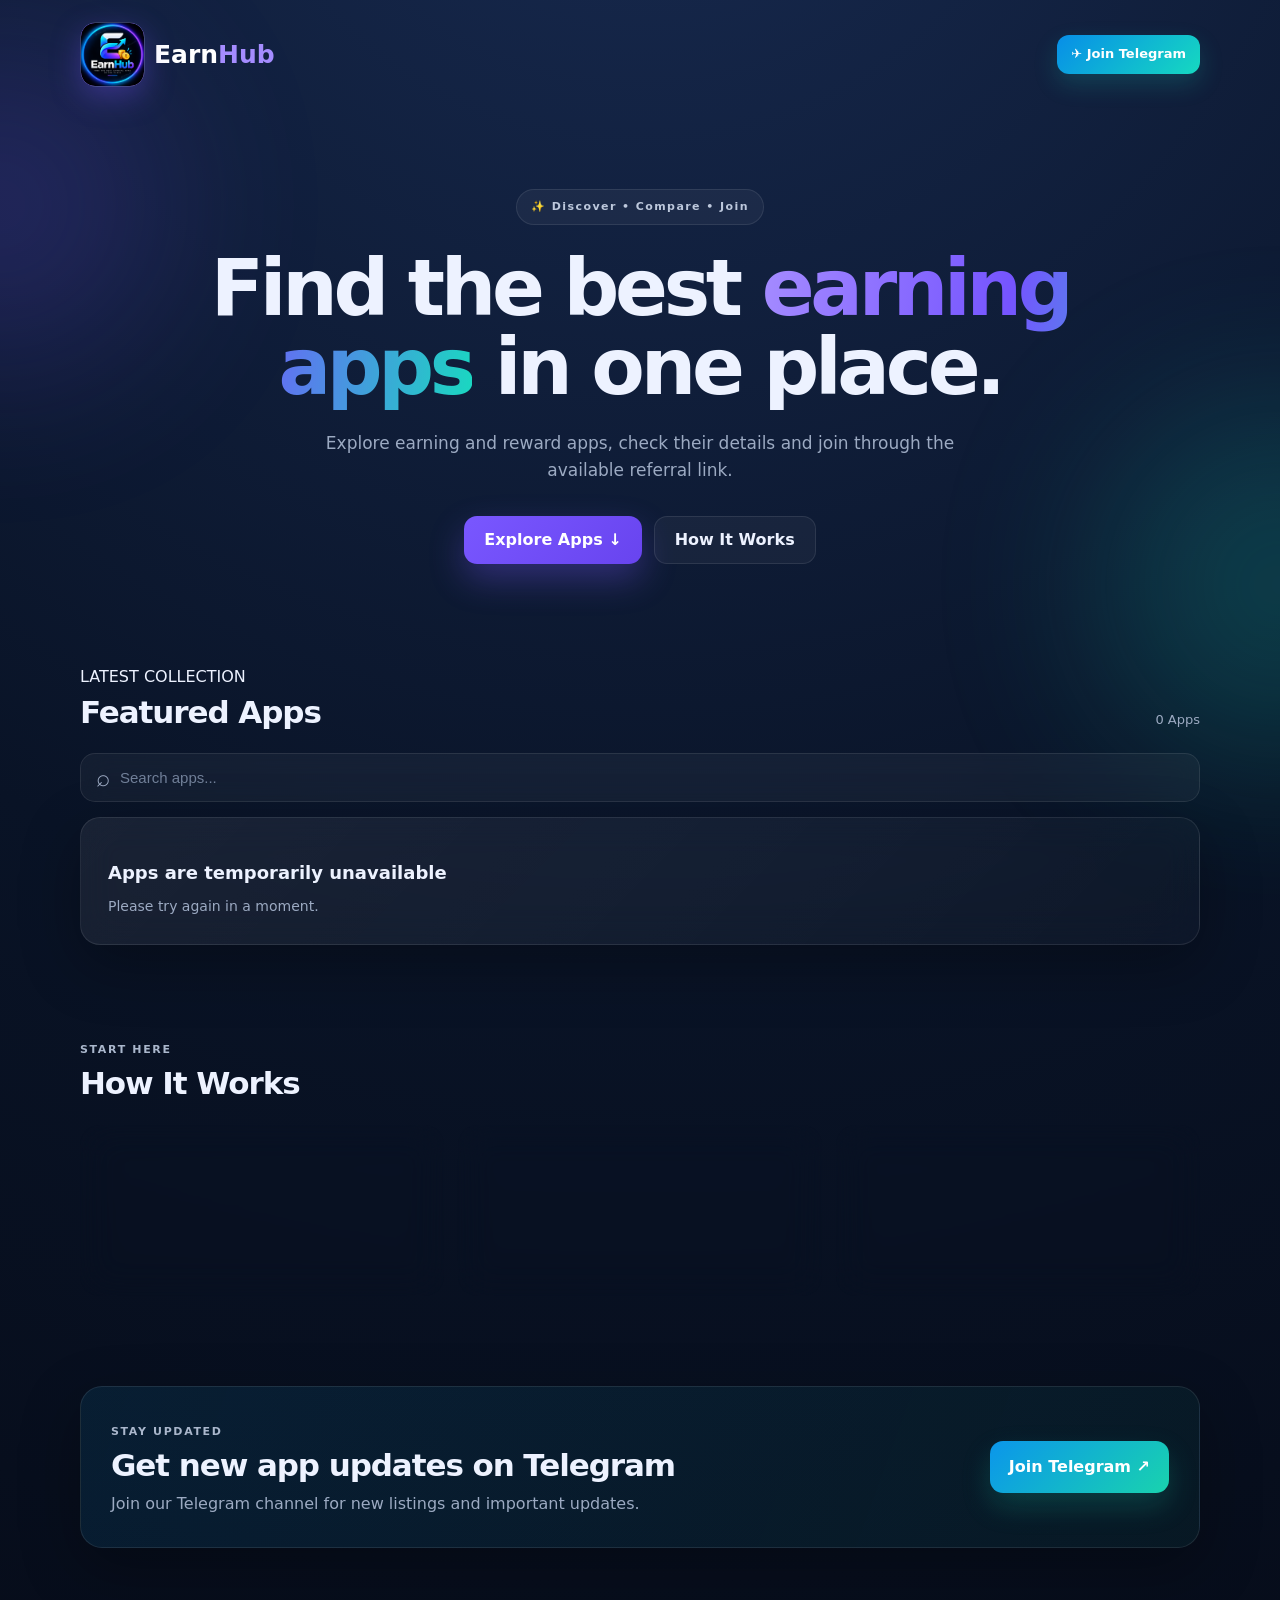
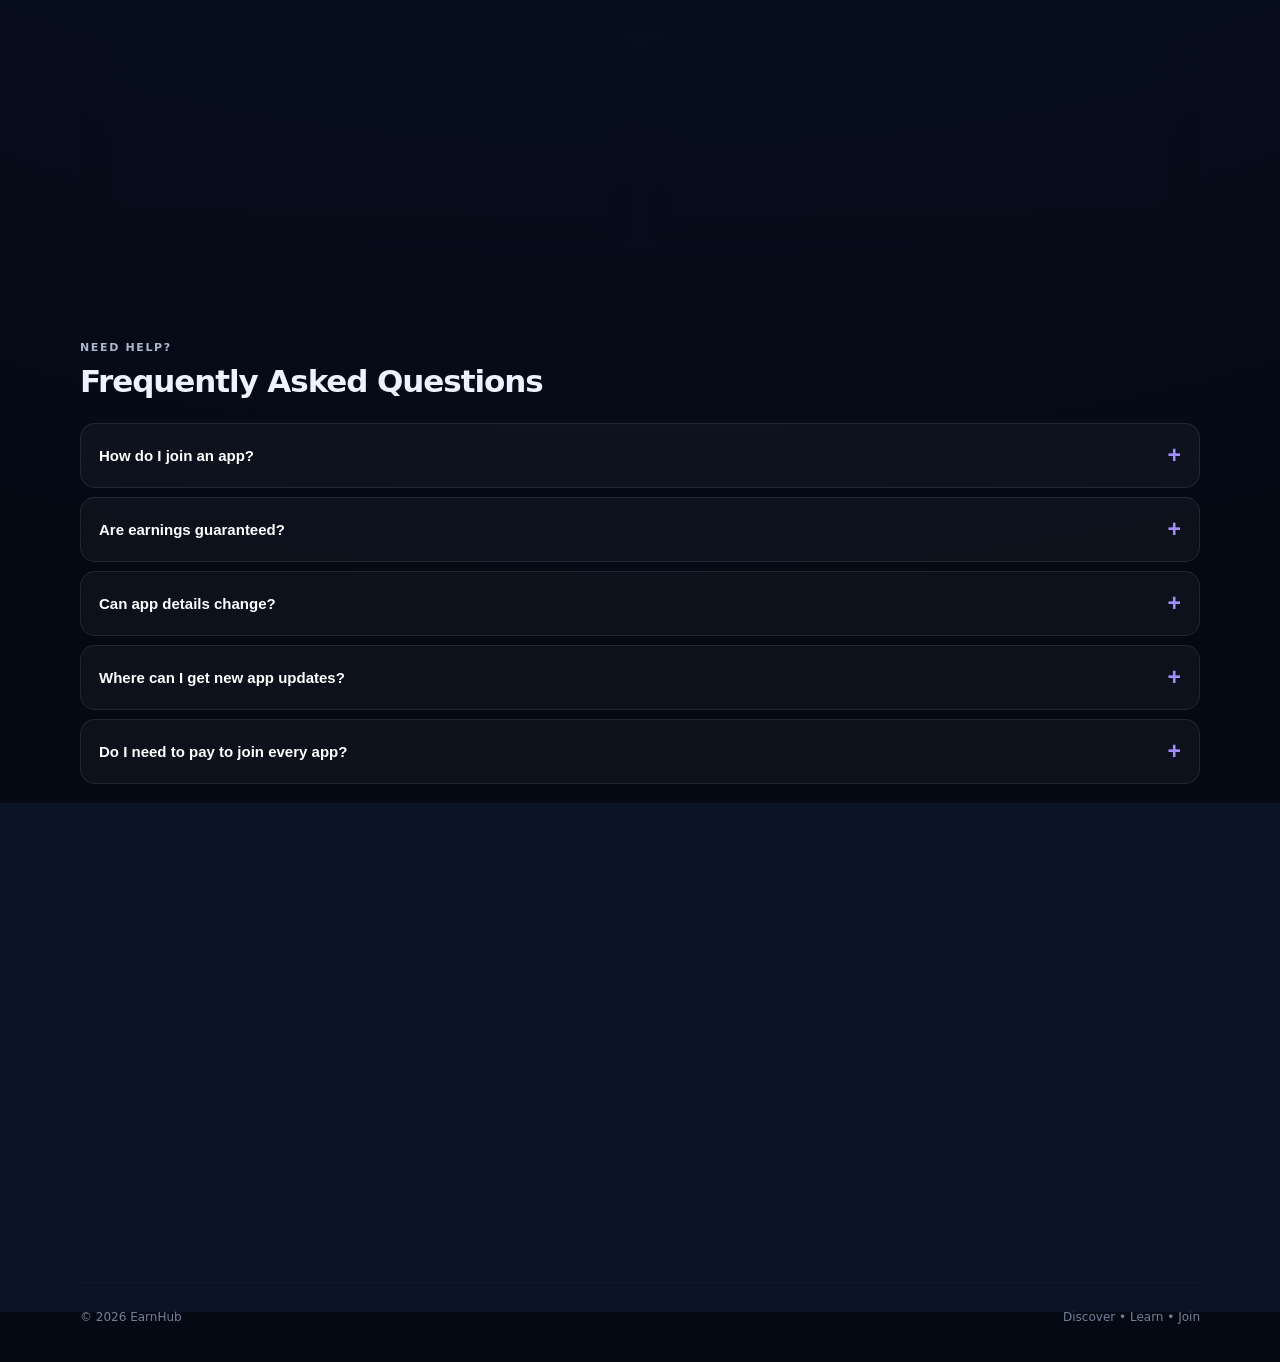
==== commit d4a22e37: "Update index.html" ====
--- a/index.html
+++ b/index.html
@@ -29,7 +29,7 @@
       <span>Earn<span class="purple">Hub</span></span>
     </a>
 
-    <a href="https://t.me/YOUR_CHANNEL"
+    <a href="https://t.me/AnZeL05"
        target="_blank"
        class="telegram-button">
       ✈ Join Telegram
@@ -178,7 +178,7 @@
 
 
       <a
-        href="https://t.me/YOUR_CHANNEL"
+        href="https://t.me/AnZeL05"
         target="_blank"
         class="telegram-big-button"
       >
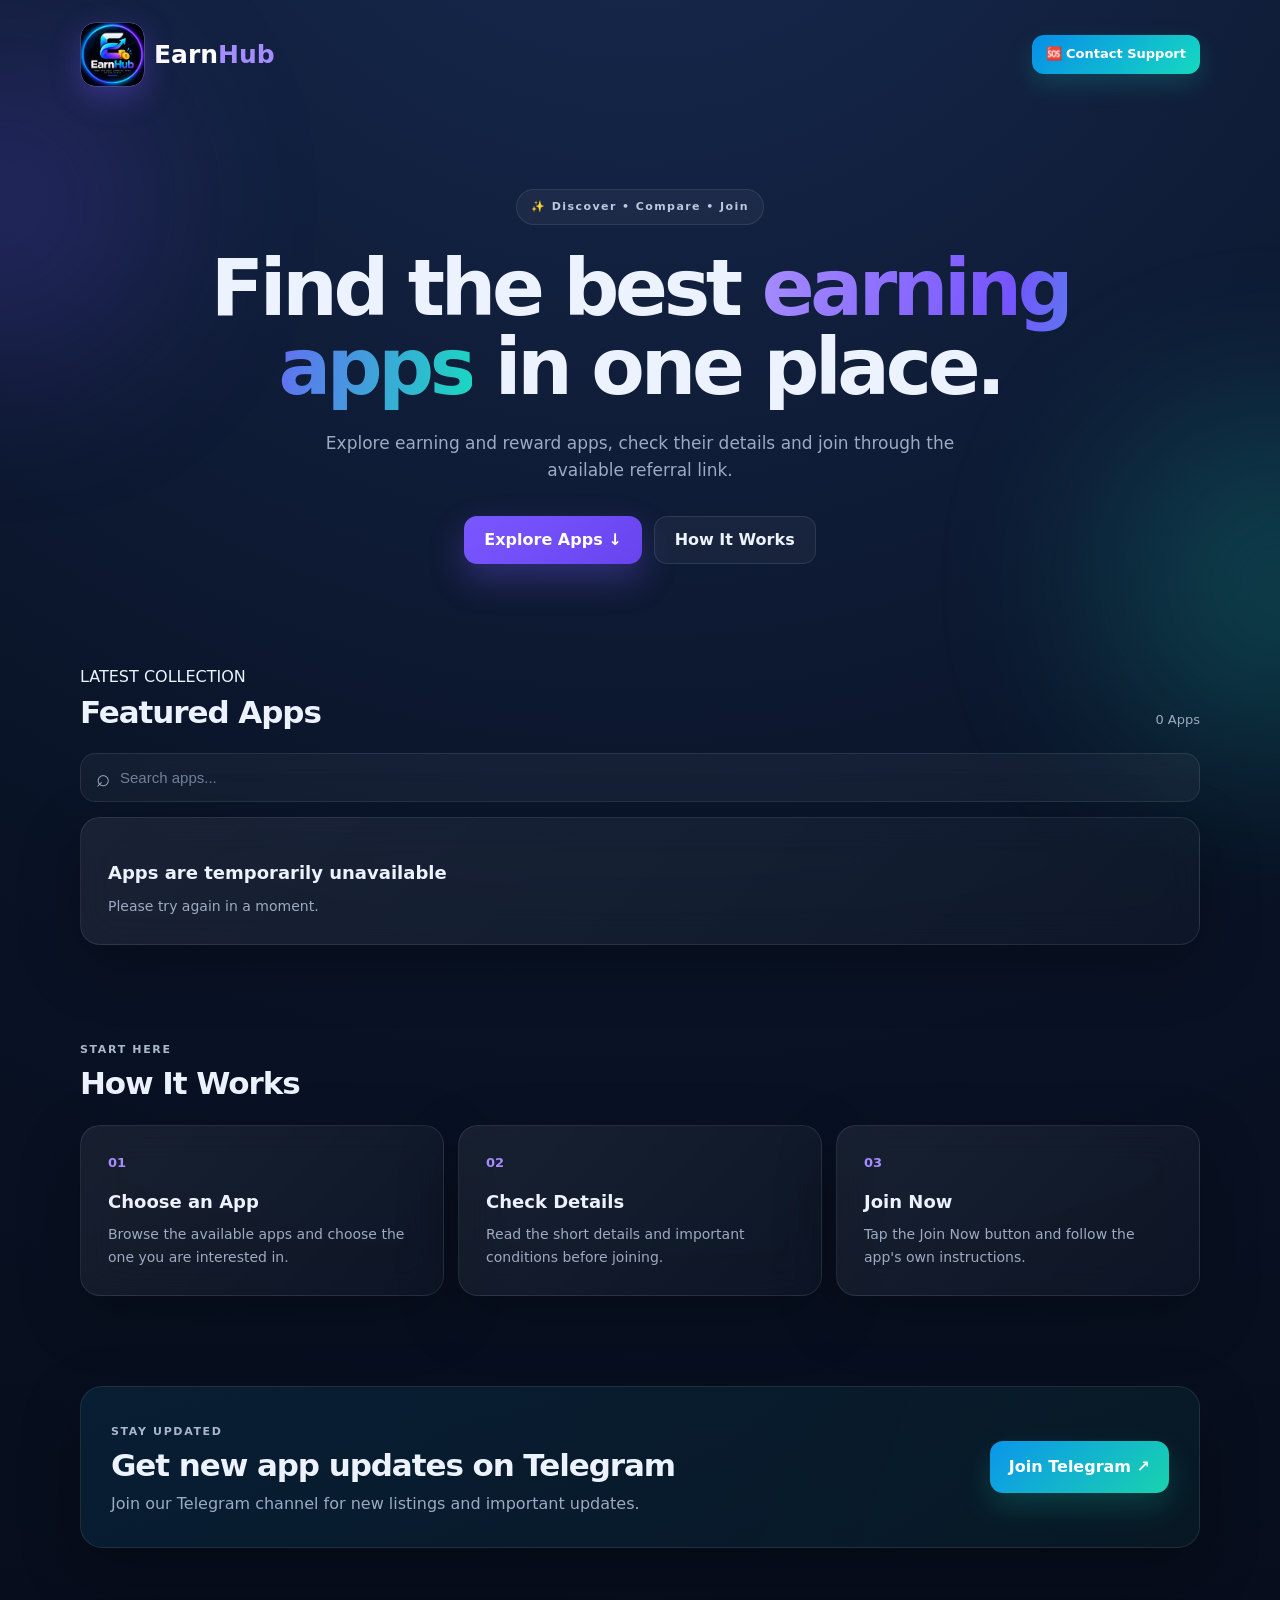
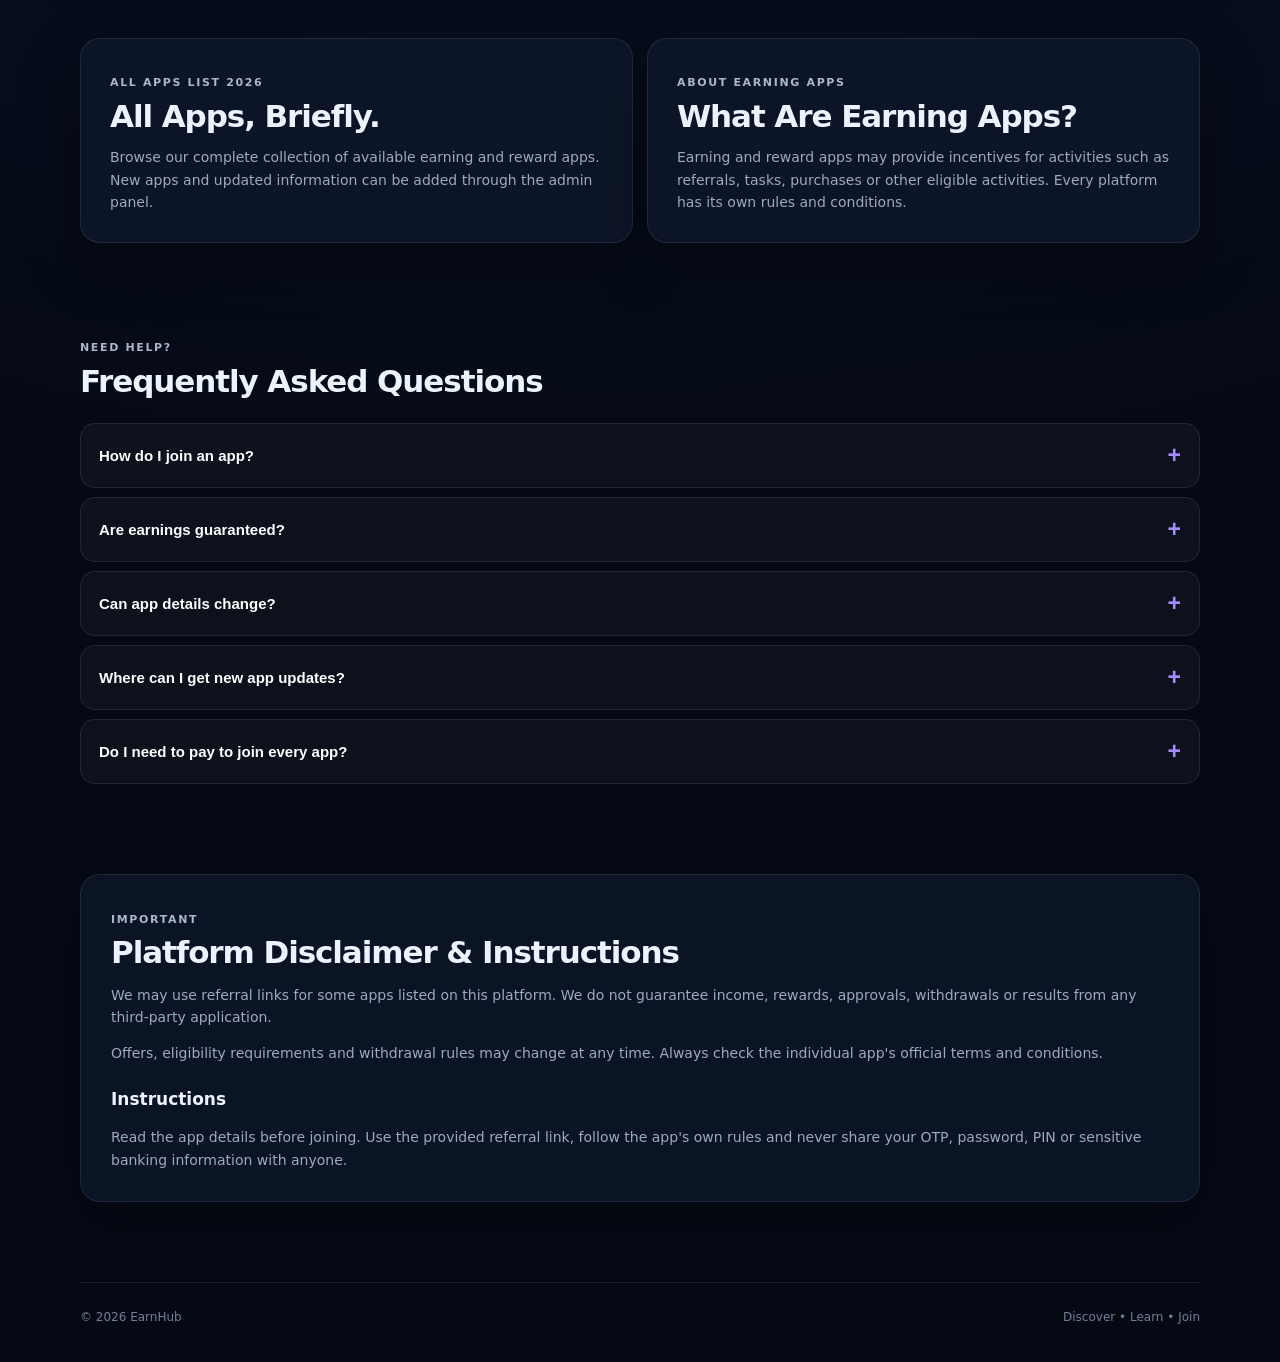
==== commit 746aa002: "Update index.html" ====
--- a/index.html
+++ b/index.html
@@ -29,10 +29,10 @@
       <span>Earn<span class="purple">Hub</span></span>
     </a>
 
-    <a href="https://t.me/AnZeL05"
+    <a href="https://t.me/defhelping_bot"
        target="_blank"
        class="telegram-button">
-      ✈ Join Telegram
+      🆘 Contact Support 
     </a>
 
   </header>
--- a/style.css
+++ b/style.css
@@ -1308,3 +1308,74 @@
     font-size: 12px !important;
   }
 }
+
+/* ===== PREMIUM APP CARDS ===== */
+
+.app-card {
+  background: linear-gradient(
+    135deg,
+    rgba(255, 255, 255, 0.96),
+    rgba(241, 245, 255, 0.94)
+  ) !important;
+
+  border: 1px solid rgba(255, 255, 255, 0.75) !important;
+
+  box-shadow:
+    0 8px 25px rgba(0, 0, 0, 0.12),
+    inset 0 1px 0 rgba(255, 255, 255, 0.9) !important;
+
+  transition: transform 0.2s ease, box-shadow 0.2s ease !important;
+}
+
+.app-card:hover {
+  transform: translateY(-2px);
+  box-shadow:
+    0 12px 30px rgba(0, 0, 0, 0.16),
+    inset 0 1px 0 rgba(255, 255, 255, 1) !important;
+}
+
+/* ===== DARK PREMIUM APP CARDS ===== */
+
+.app-card {
+  background: linear-gradient(
+    135deg,
+    rgba(30, 41, 75, 0.96),
+    rgba(20, 30, 58, 0.94)
+  ) !important;
+
+  border: 1px solid rgba(120, 140, 200, 0.28) !important;
+
+  box-shadow:
+    0 10px 28px rgba(0, 0, 0, 0.28),
+    inset 0 1px 0 rgba(255, 255, 255, 0.08) !important;
+}
+
+.app-card .app-name {
+  color: #ffffff !important;
+}
+
+.app-card .details {
+  color: #cbd5e1 !important;
+}
+
+/* ===== PREMIUM BLUE-GRAY APP CARDS ===== */
+
+.app-card {
+  background: linear-gradient(
+    135deg,
+    #26365f,
+    #1f2d50
+  ) !important;
+
+  border: 1px solid rgba(148, 163, 210, 0.30) !important;
+
+  box-shadow: 0 10px 25px rgba(0, 0, 0, 0.22) !important;
+}
+
+.app-card .app-name {
+  color: #ffffff !important;
+}
+
+.app-card .details {
+  color: #c9d3ea !important;
+}
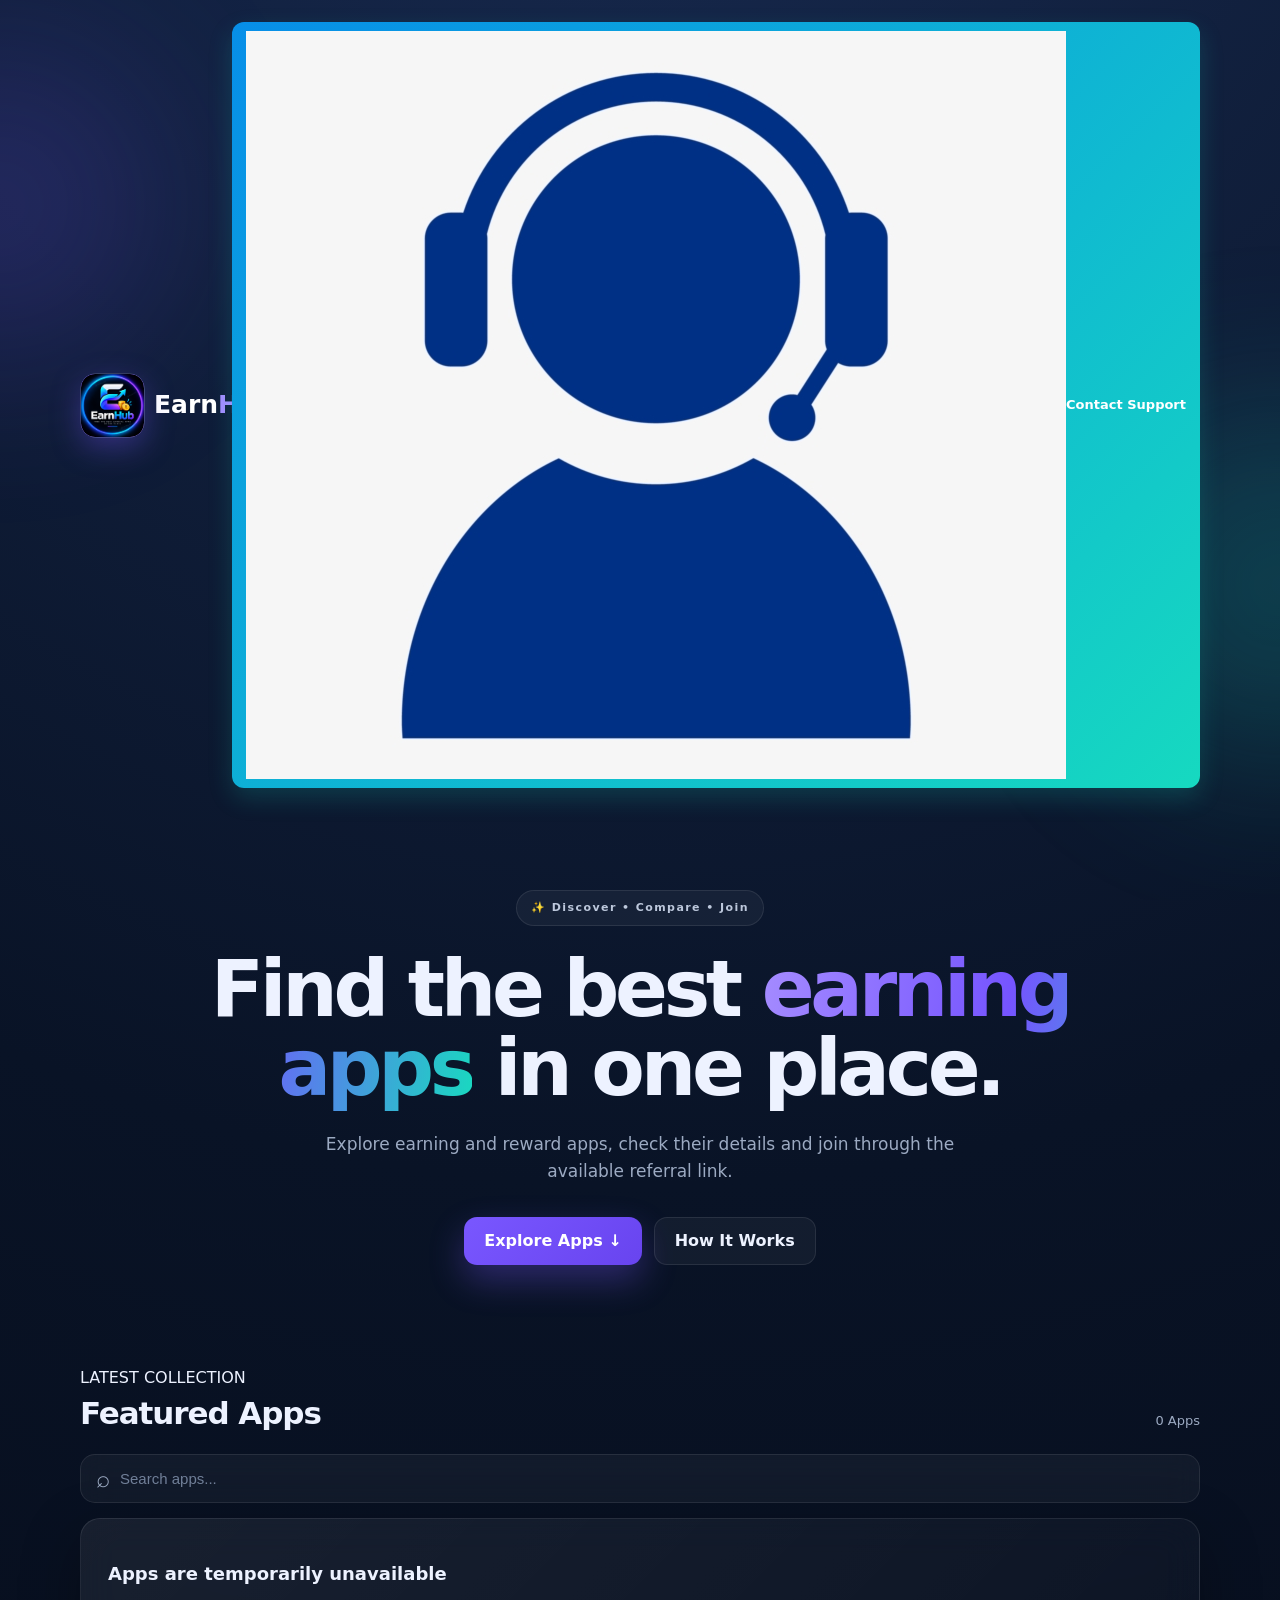
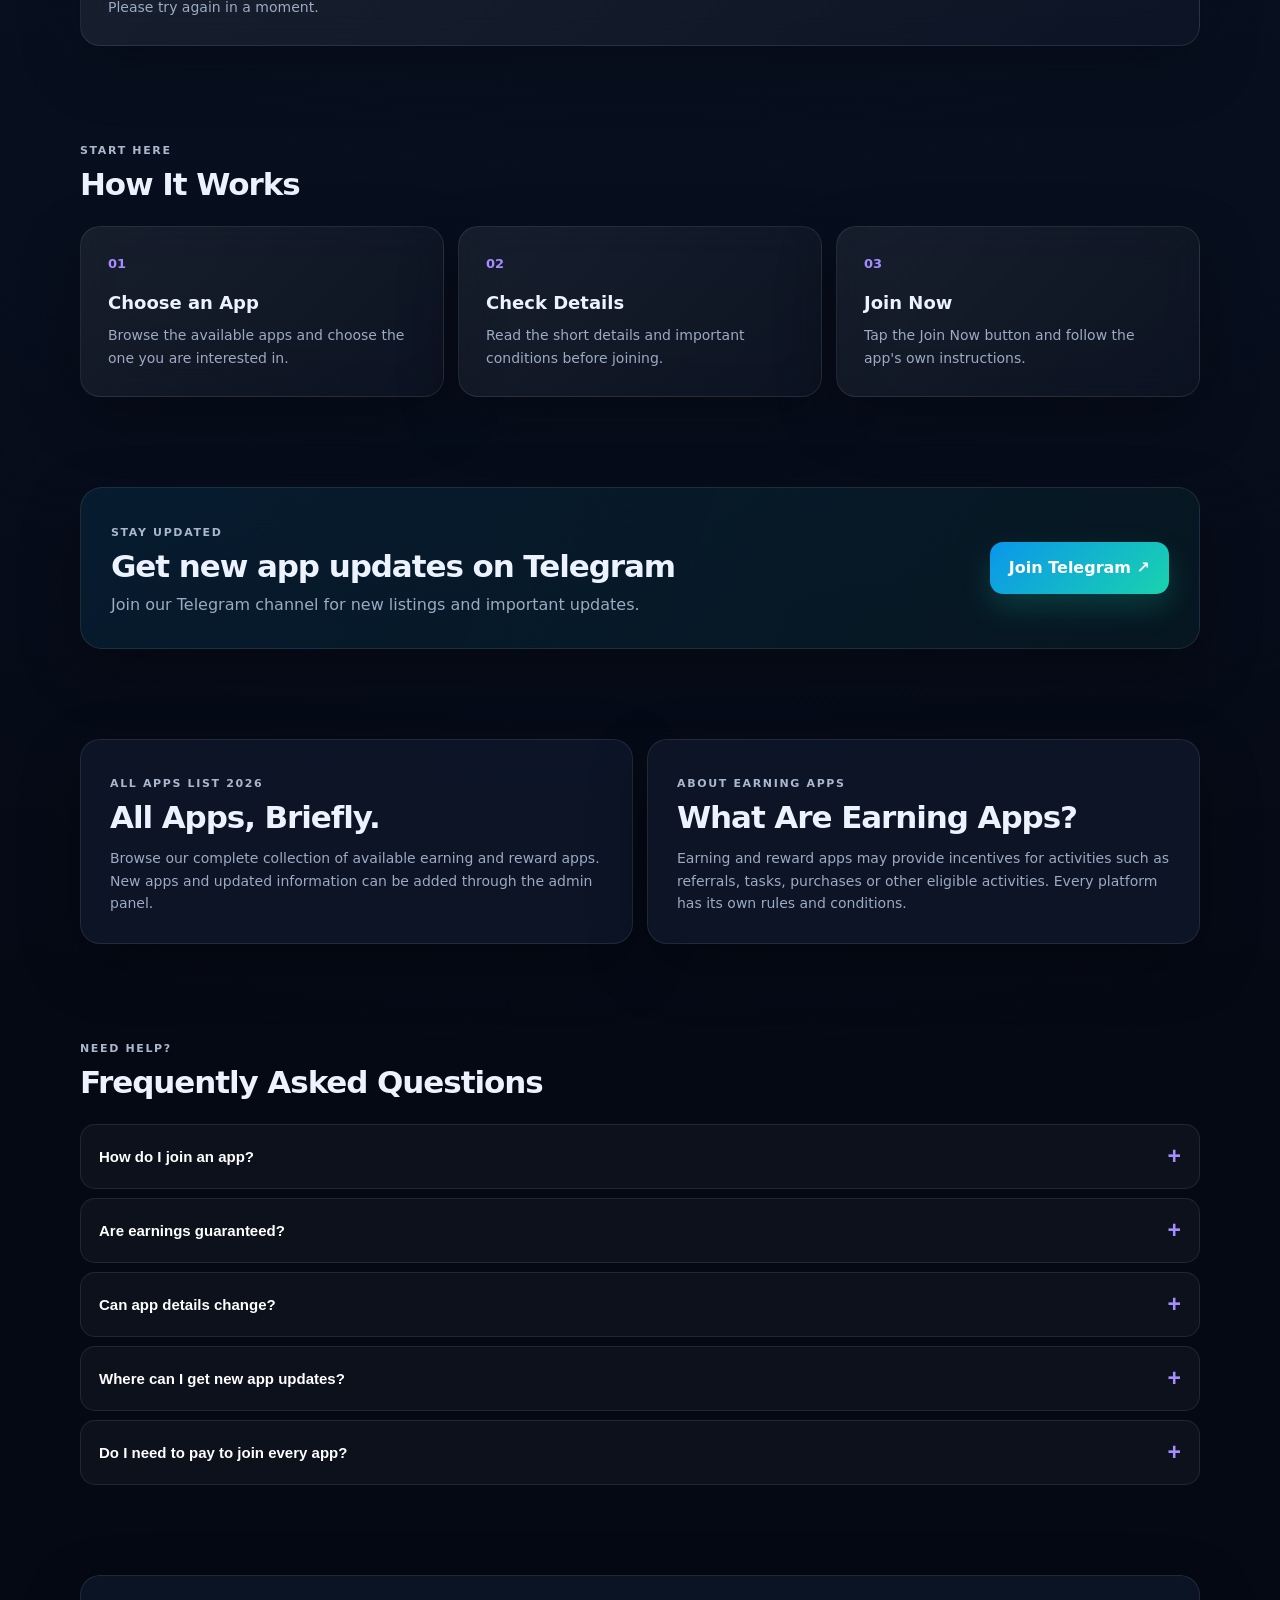
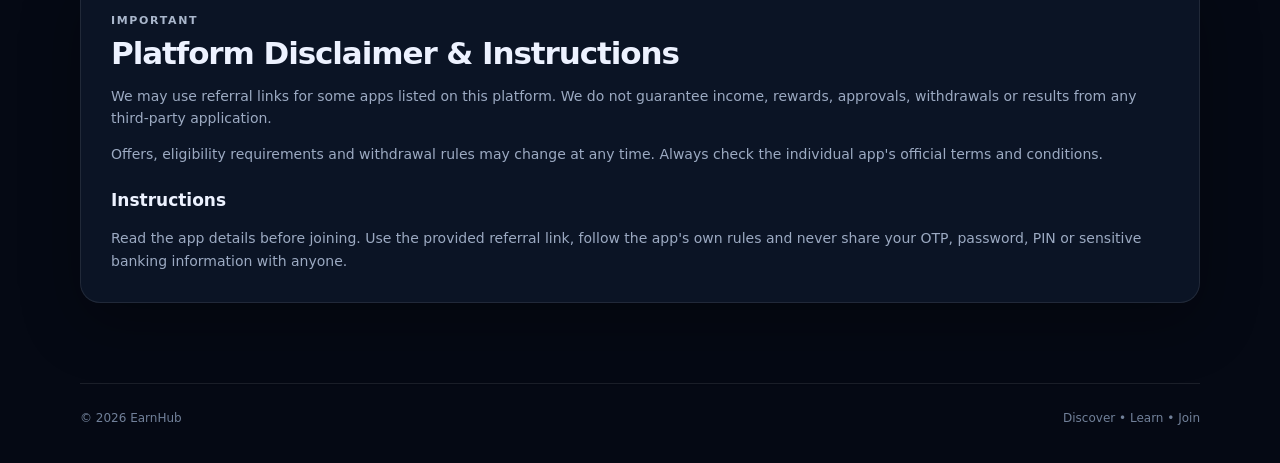
==== commit 7266019b: "Update index.html" ====
--- a/index.html
+++ b/index.html
@@ -30,9 +30,12 @@
     </a>
 
     <a href="https://t.me/defhelping_bot"
-       target="_blank"
-       class="telegram-button">
-      🆘 Contact Support 
+   target="_blank"
+   class="telegram-button support-button">
+
+  <img src="customer-support.png" alt="Support">
+
+  <span>Contact Support</span>
     </a>
 
   </header>
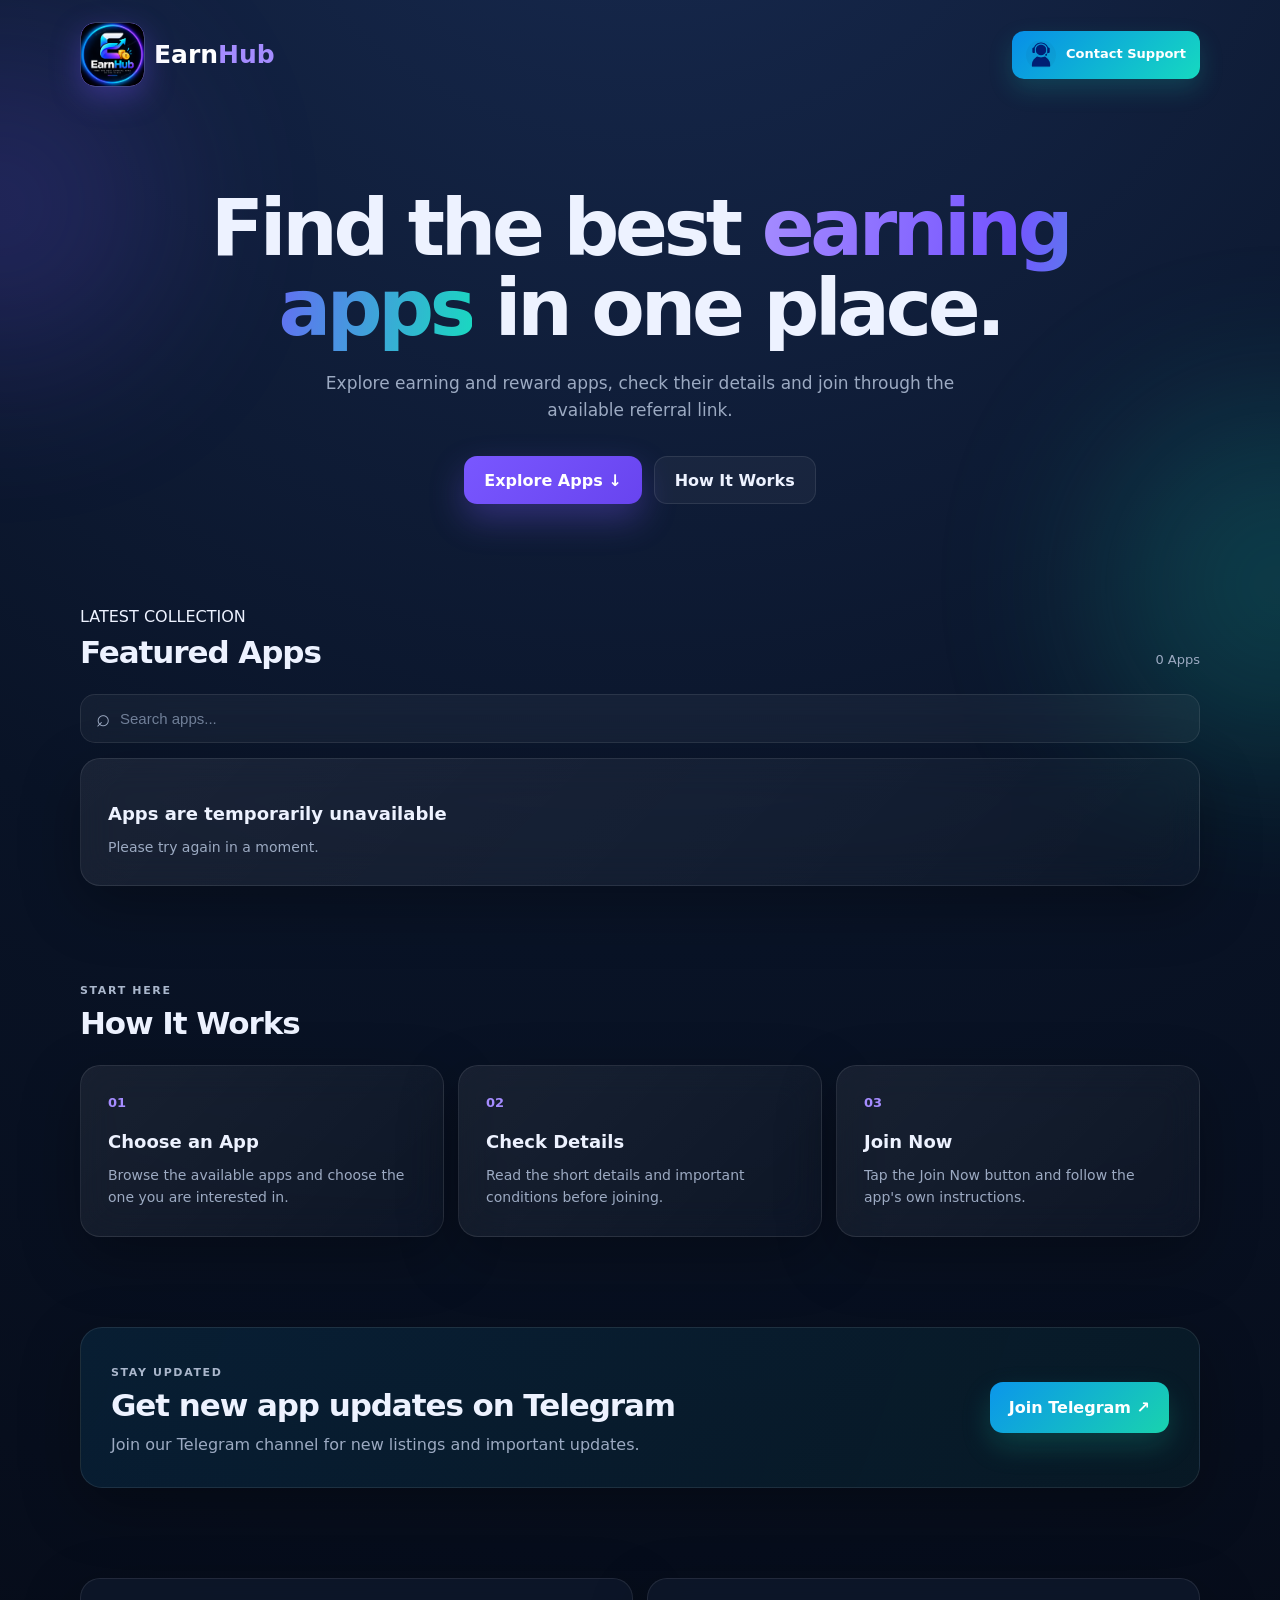
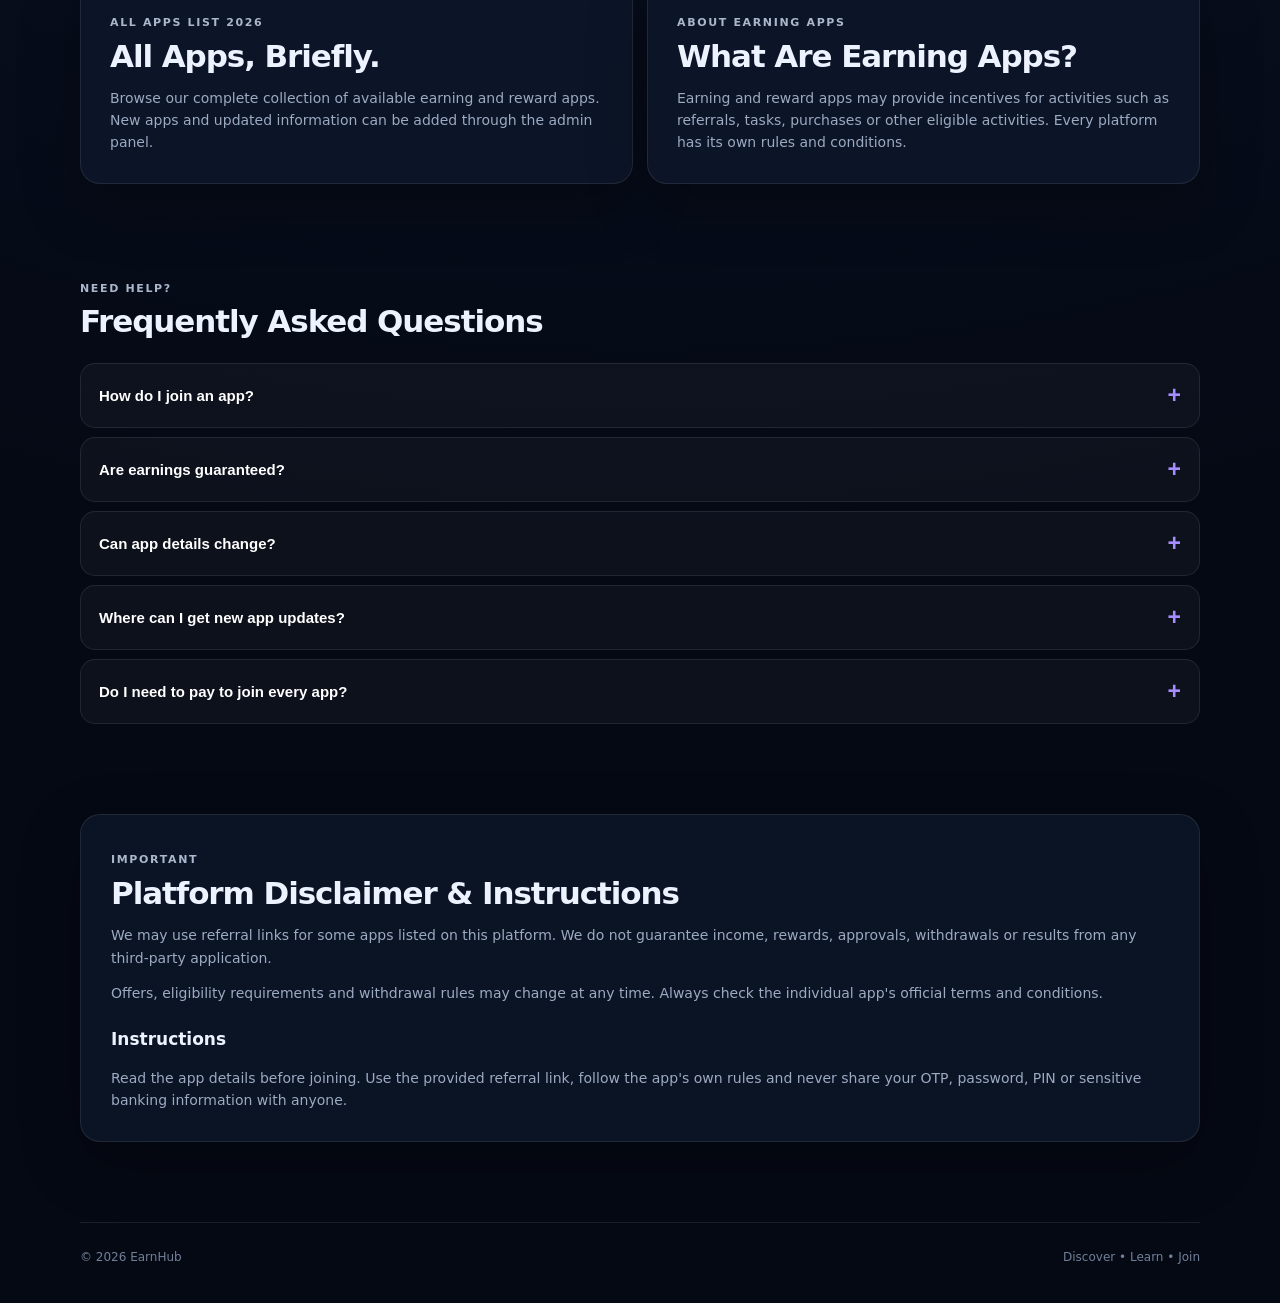
==== commit b13e7aeb: "Update index.html" ====
--- a/index.html
+++ b/index.html
@@ -46,10 +46,6 @@
 
     <!-- HERO -->
     <section class="hero">
-
-      <div class="hero-badge">
-        ✨ Discover • Compare • Join
-      </div>
 
       <h1>
         Find the best
--- a/style.css
+++ b/style.css
@@ -1379,3 +1379,26 @@
 .app-card .details {
   color: #c9d3ea !important;
 }
+
+/* ===== PREMIUM CUSTOMER SUPPORT BUTTON ===== */
+
+.support-button {
+  display: inline-flex !important;
+  align-items: center !important;
+  justify-content: center !important;
+  gap: 10px !important;
+}
+
+.support-button img {
+  width: 30px !important;
+  height: 30px !important;
+  object-fit: contain !important;
+  border-radius: 50% !important;
+
+  /* Image ka white background button ke saath blend karega */
+  mix-blend-mode: multiply !important;
+}
+
+.support-button span {
+  font: inherit !important;
+}
